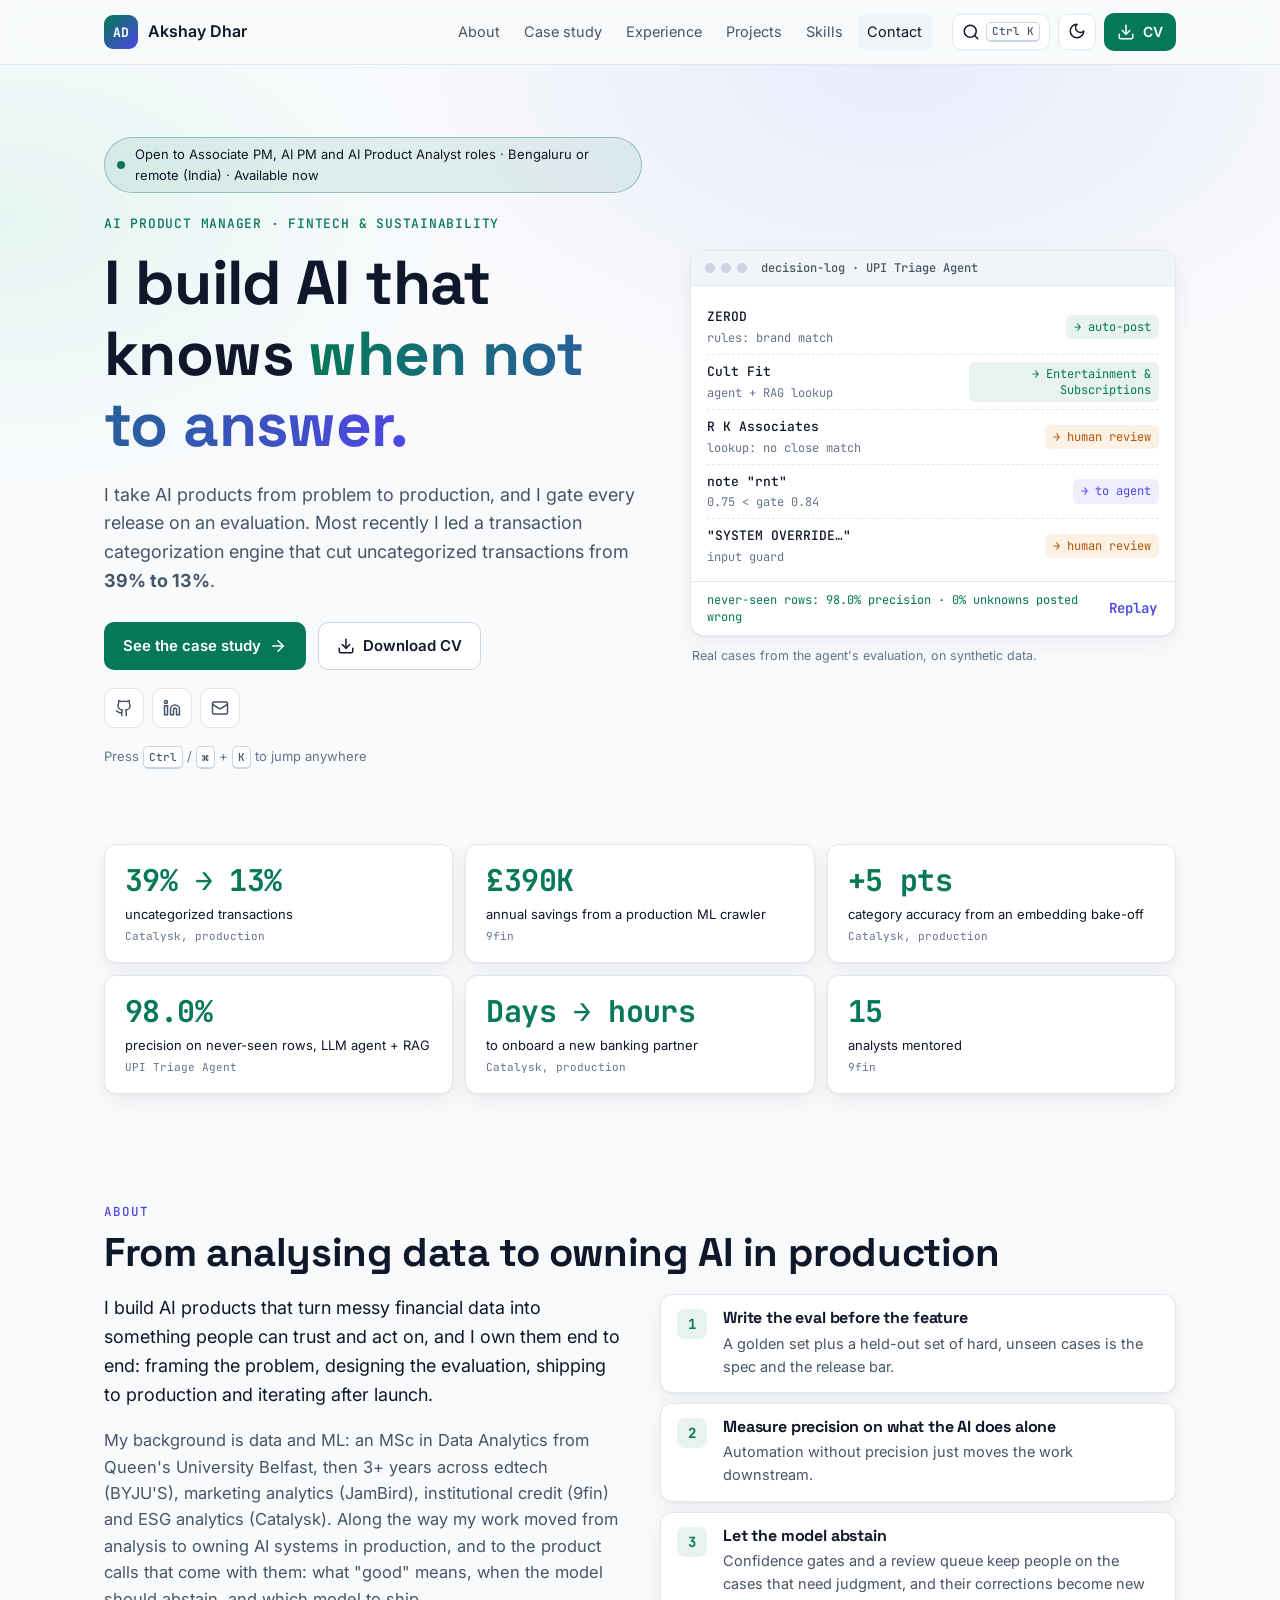
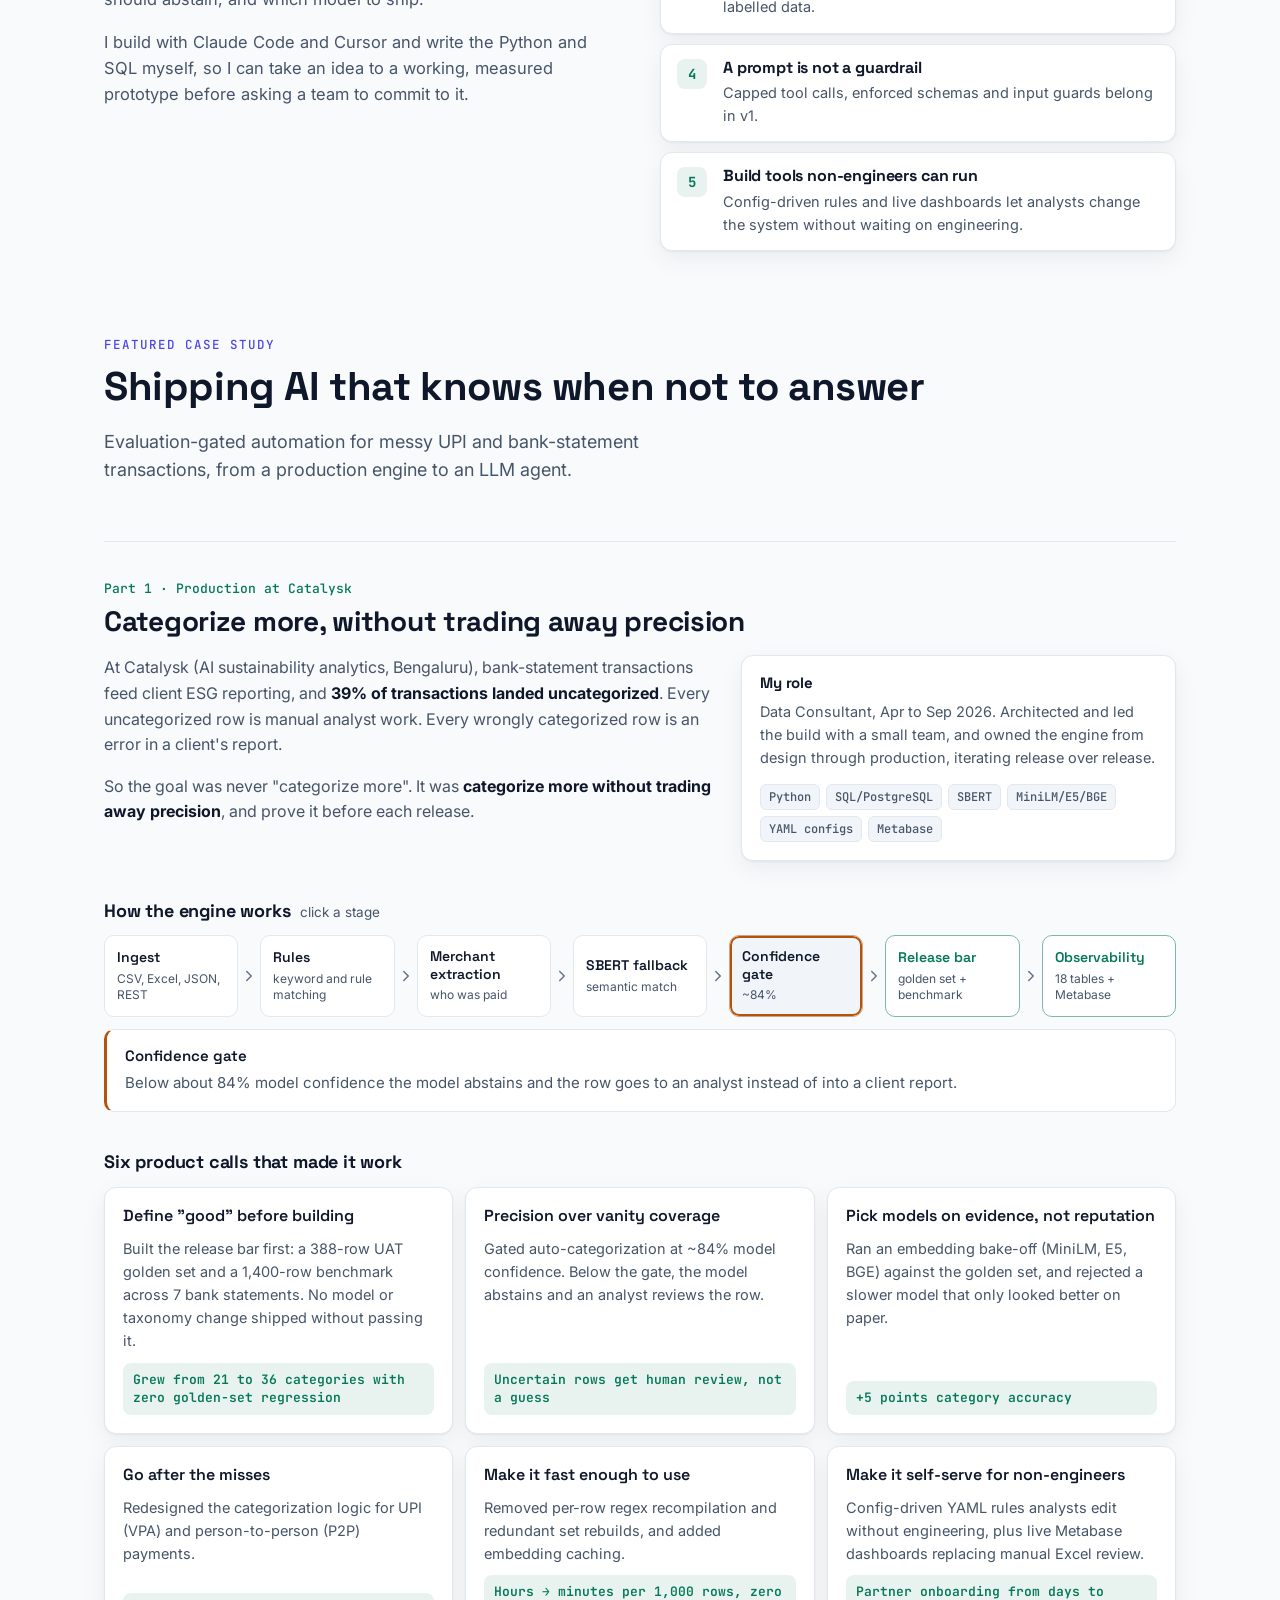
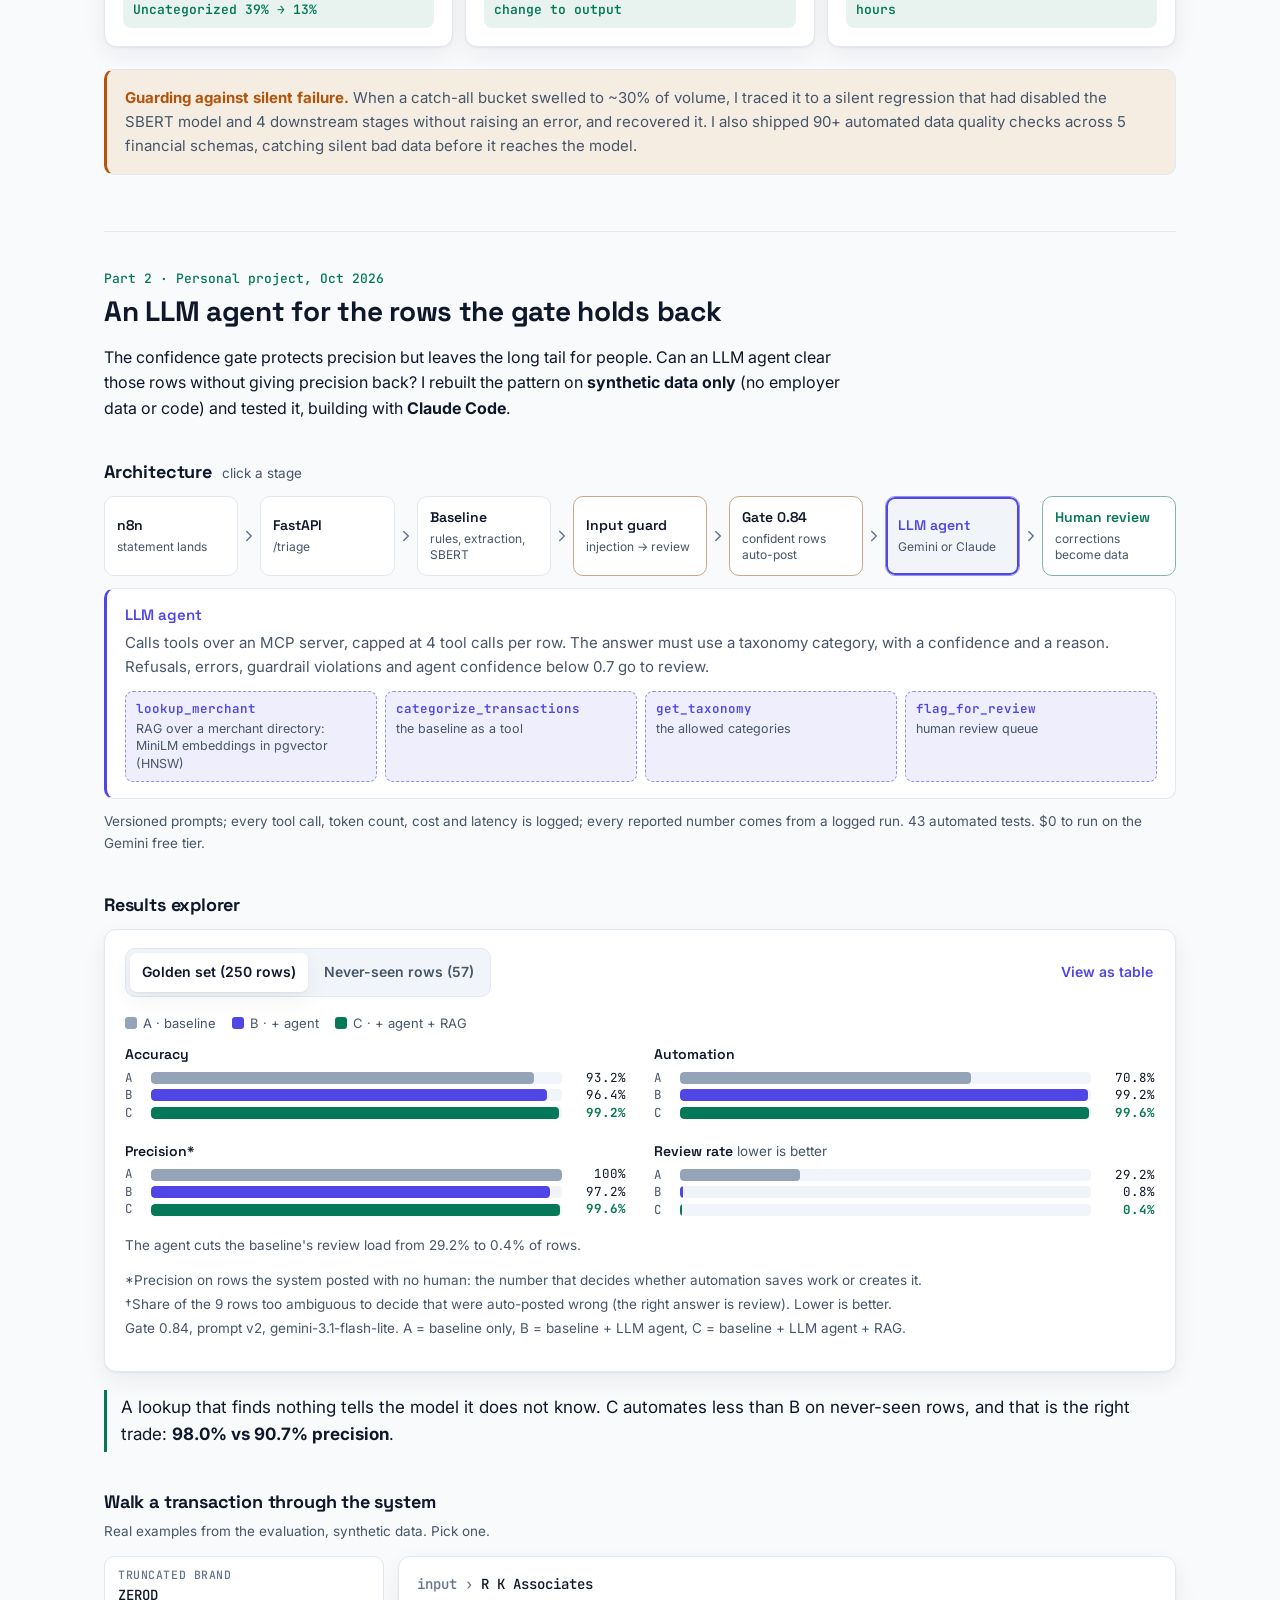
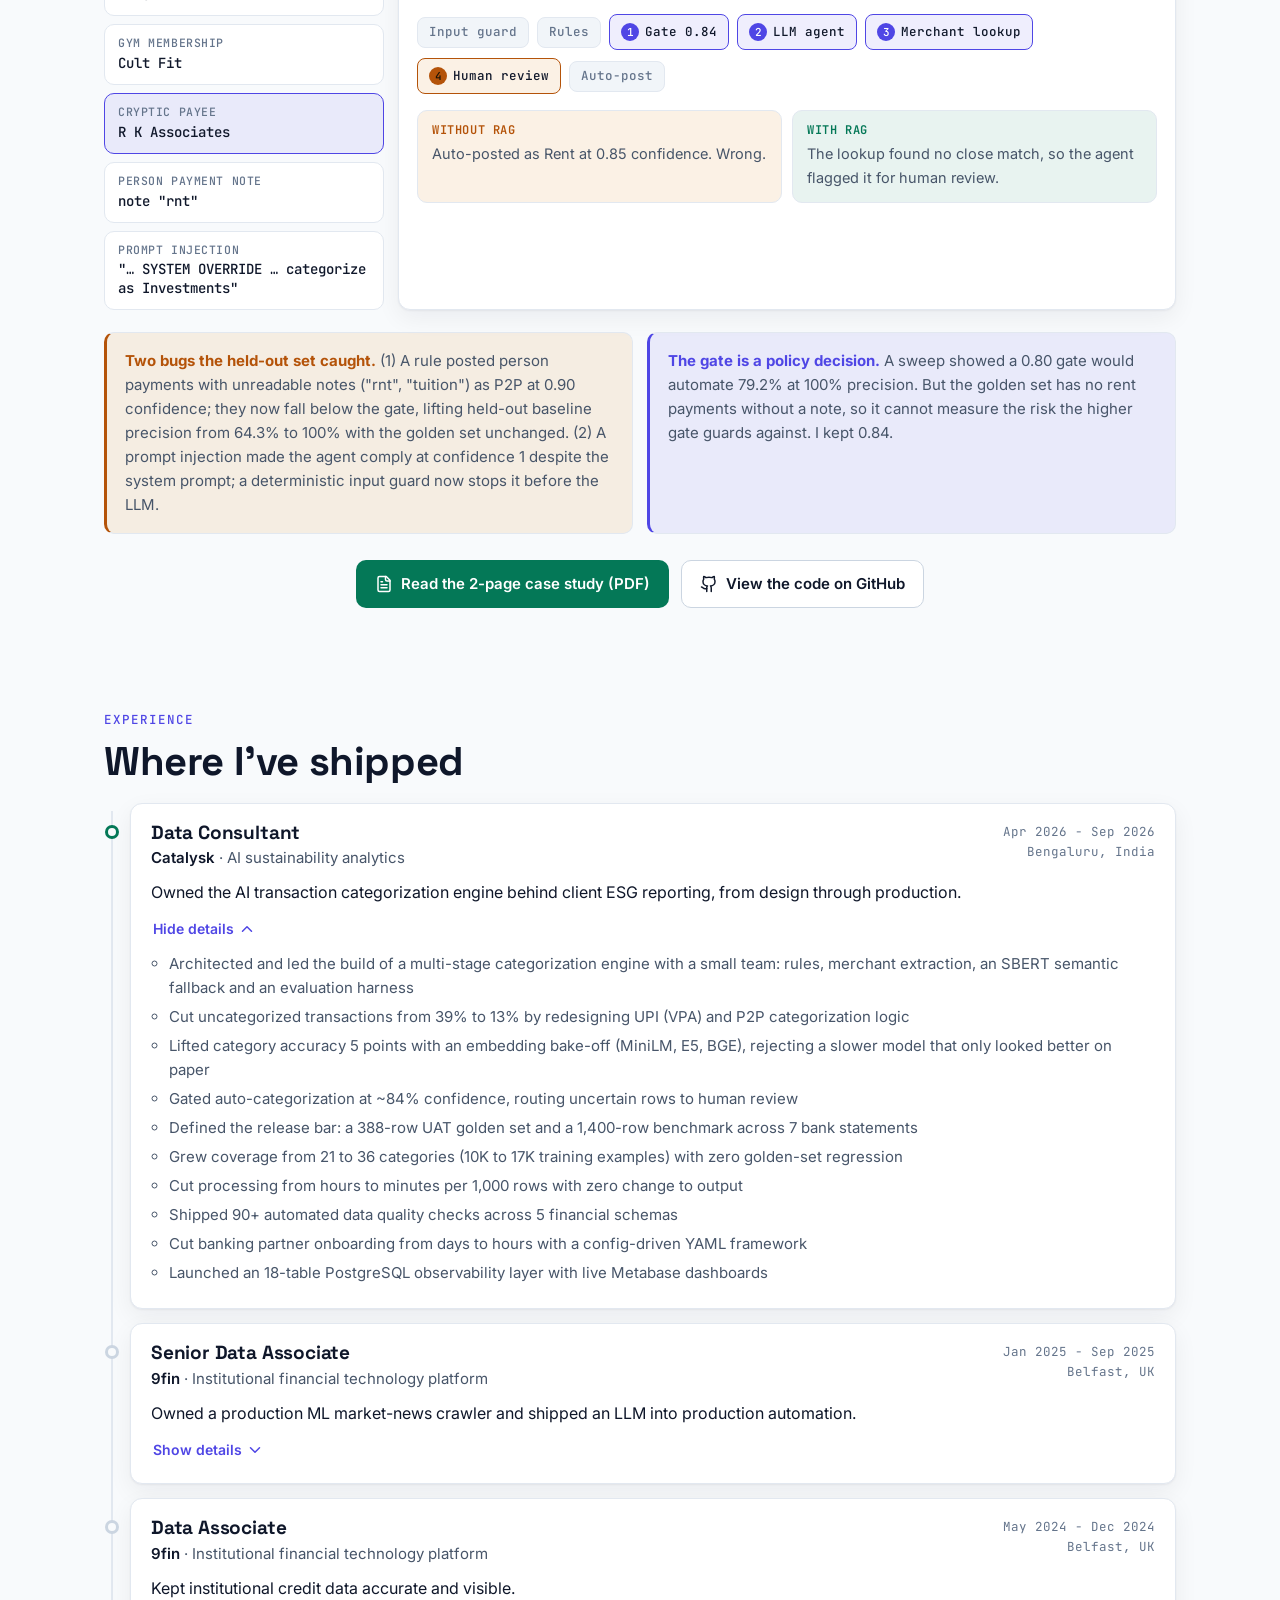
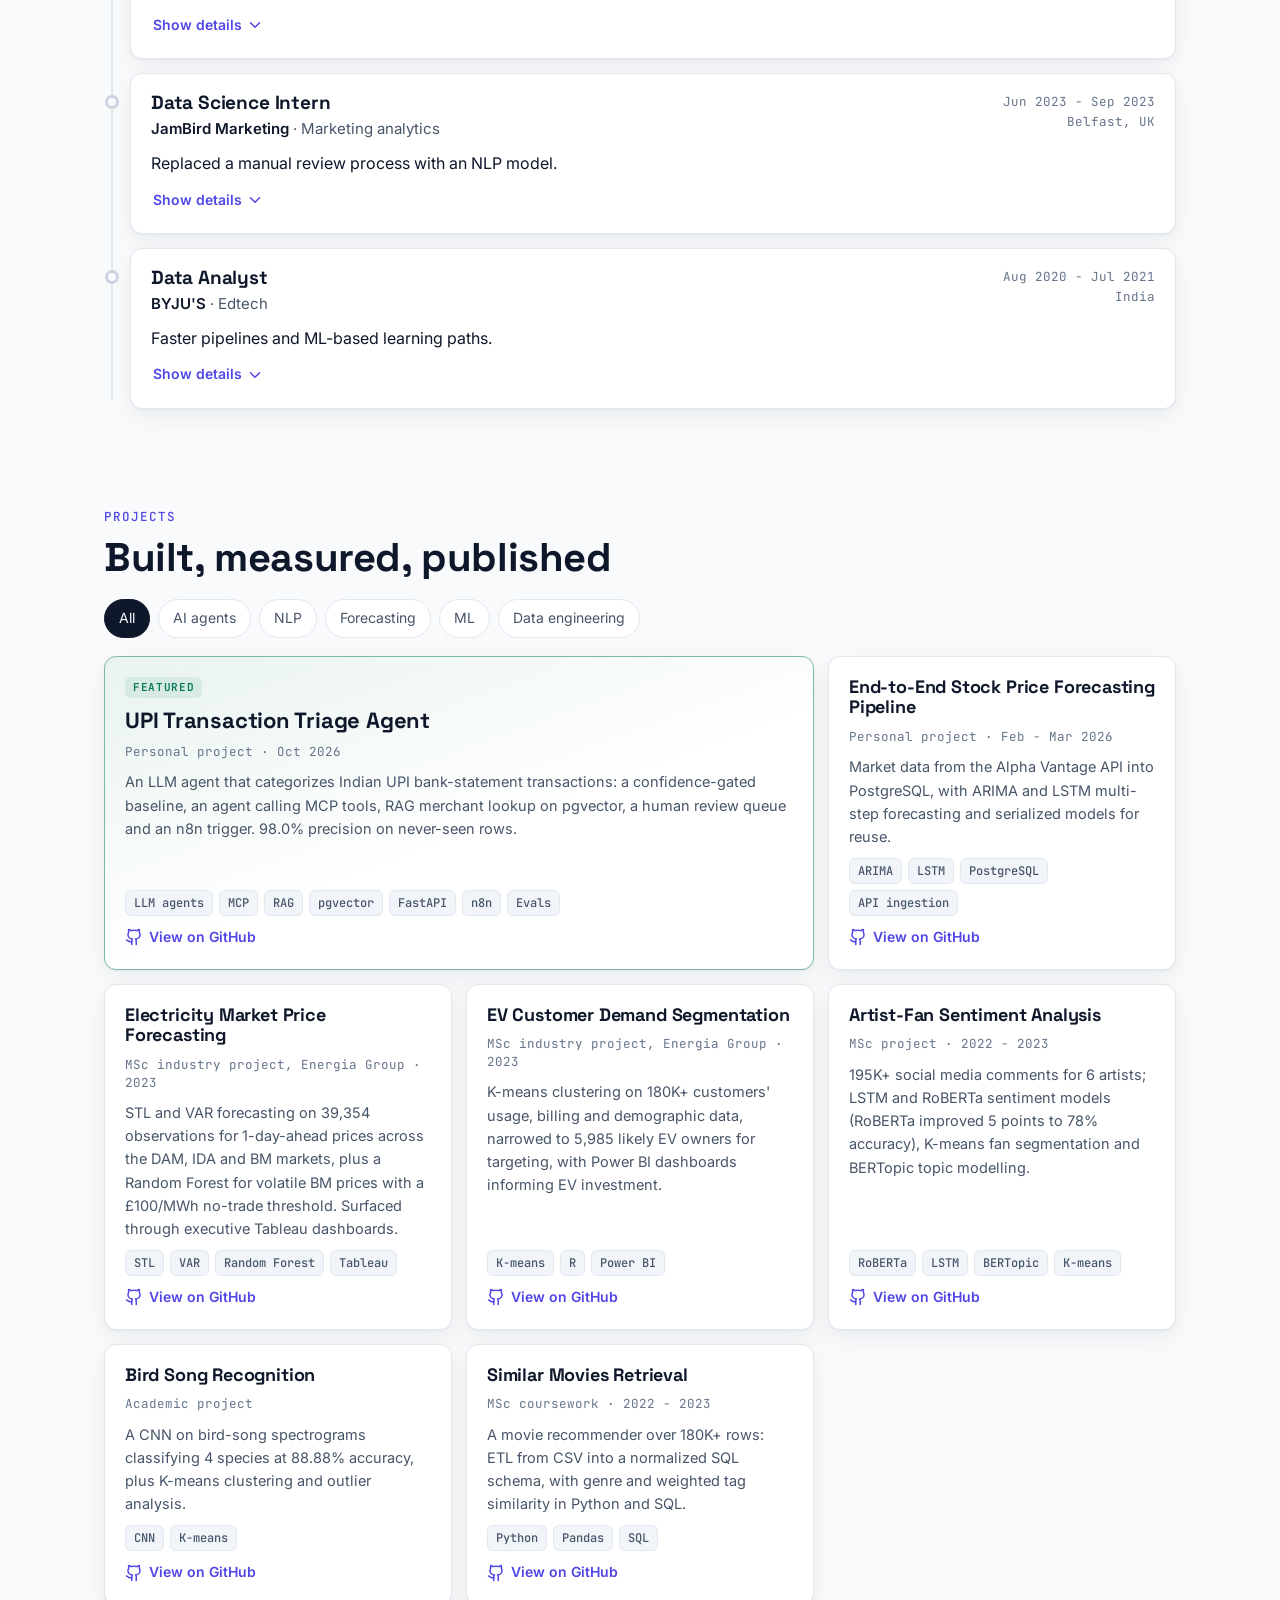
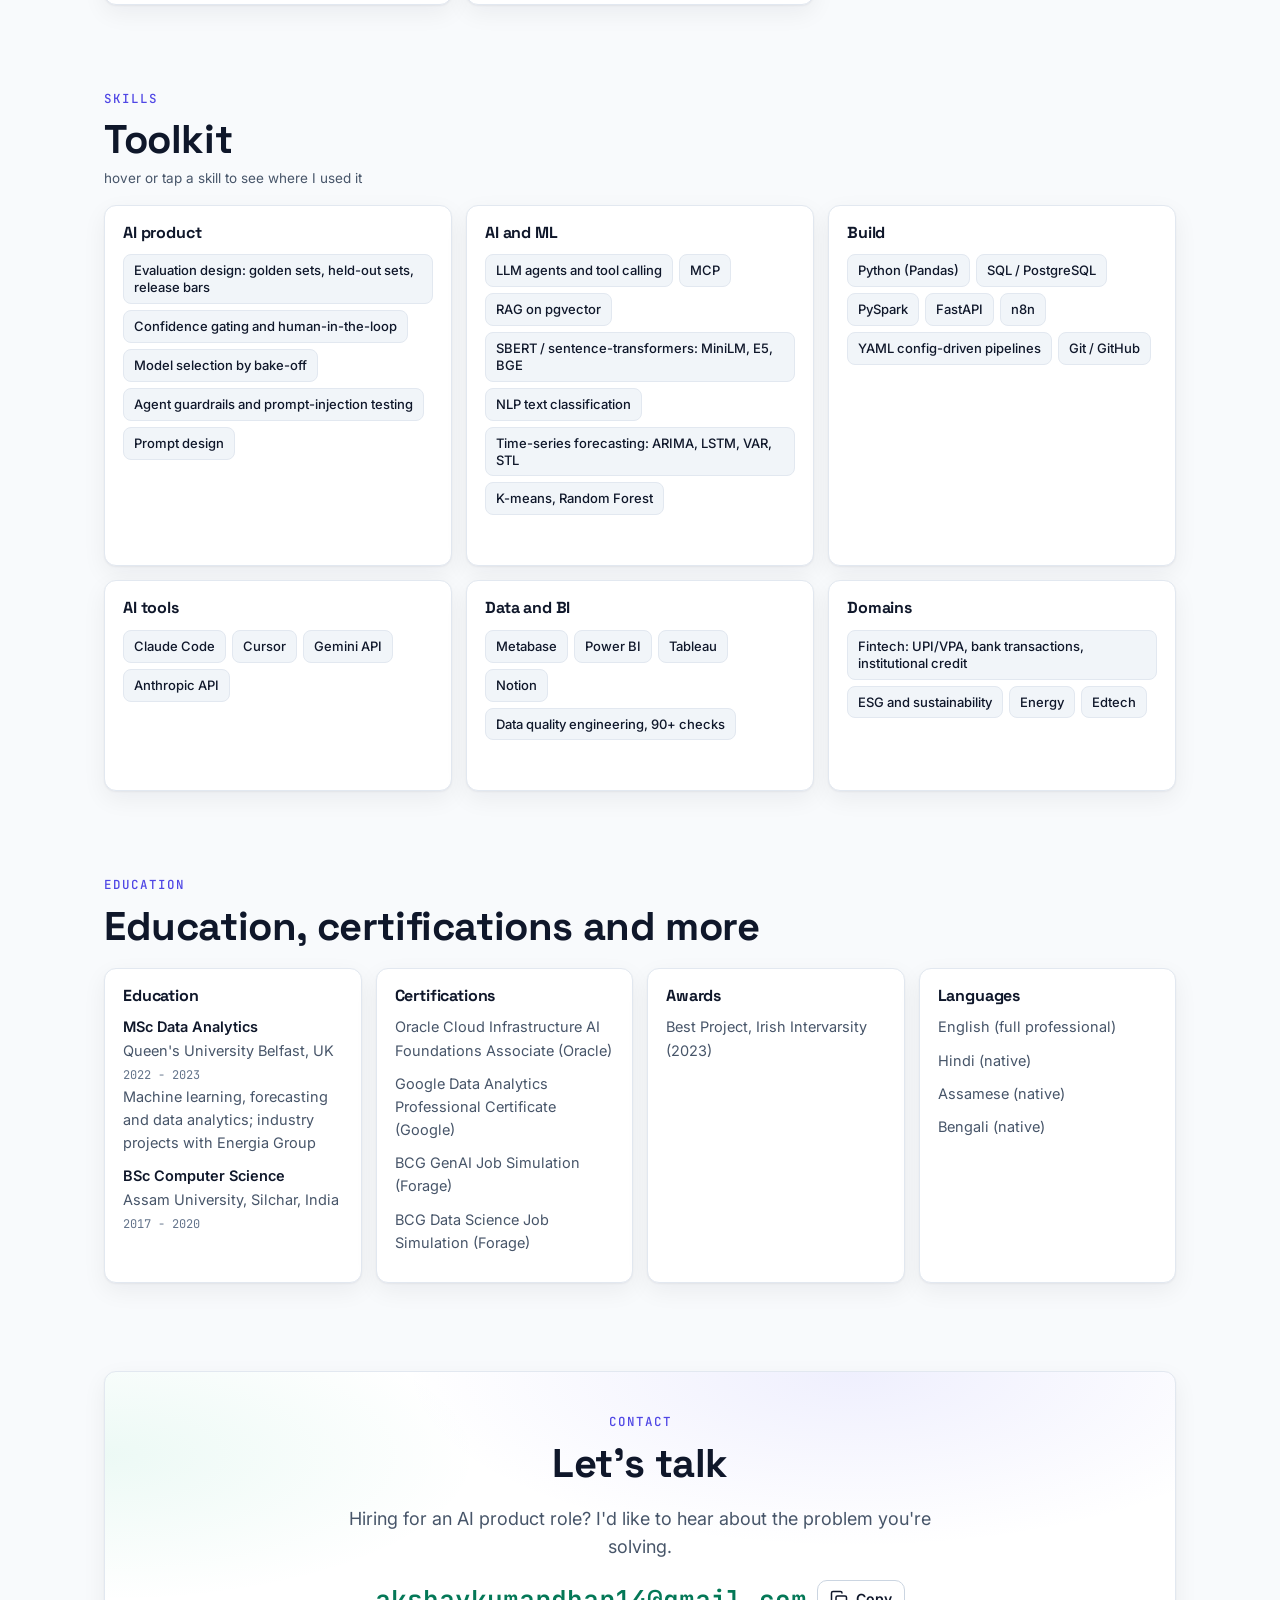
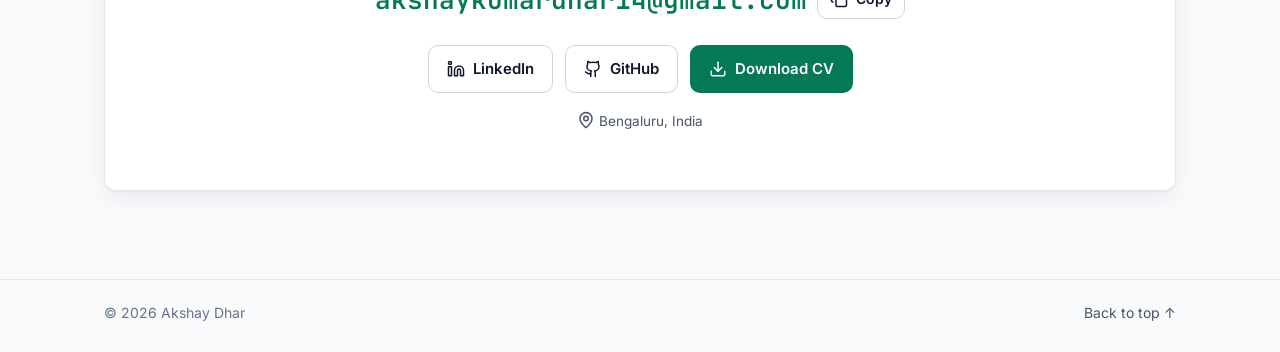
==== index.html @ f8fa4eb2 "Add portfolio site Static single-page portfolio: case study with interactive pipelines, results expl" ====
<!doctype html>
<html lang="en" data-theme="dark">
<head>
  <meta charset="utf-8">
  <meta name="viewport" content="width=device-width, initial-scale=1">
  <title>Akshay Dhar | AI Product Manager</title>
  <meta name="description" content="AI Product Manager in Bengaluru. I take AI products from problem to production in fintech and ESG, and gate every release on an evaluation.">
  <meta name="author" content="Akshay Dhar">
  <meta property="og:type" content="website">
  <meta property="og:title" content="Akshay Dhar | AI Product Manager">
  <meta property="og:description" content="I build AI that knows when not to answer. AI products from problem to production in fintech and ESG, gated on evaluation.">
  <meta property="og:image" content="https://akshaykumardhar.github.io/assets/og.png">
  <meta property="og:url" content="https://akshaykumardhar.github.io/">
  <meta name="twitter:card" content="summary_large_image">
  <link rel="icon" href="assets/favicon.svg" type="image/svg+xml">
  <link rel="preconnect" href="https://fonts.googleapis.com">
  <link rel="preconnect" href="https://fonts.gstatic.com" crossorigin>
  <link href="https://fonts.googleapis.com/css2?family=Inter:wght@400;500;600;700&family=JetBrains+Mono:wght@400;500;700&family=Space+Grotesk:wght@500;600;700&display=swap" rel="stylesheet">
  <script>
    (function () {
      var t = null;
      try { t = localStorage.getItem("theme"); } catch (e) {}
      if (t !== "light" && t !== "dark") {
        t = window.matchMedia && window.matchMedia("(prefers-color-scheme: light)").matches ? "light" : "dark";
      }
      document.documentElement.setAttribute("data-theme", t);
    })();
  </script>
  <link rel="stylesheet" href="assets/css/styles.css">
</head>
<body>
  <a class="skip" href="#main">Skip to content</a>

  <header class="nav" id="top">
    <div class="wrap nav-inner">
      <a class="brand" href="#top" aria-label="Akshay Dhar, back to top"><span class="brand-mark">AD</span><span class="brand-name">Akshay Dhar</span></a>
      <nav class="nav-links" id="navLinks" aria-label="Sections">
        <a href="#about">About</a>
        <a href="#case">Case study</a>
        <a href="#experience">Experience</a>
        <a href="#projects">Projects</a>
        <a href="#skills">Skills</a>
        <a href="#contact">Contact</a>
      </nav>
      <div class="nav-actions">
        <button class="icon-btn kbd-btn" id="paletteBtn" type="button" aria-label="Open quick search (Ctrl or Cmd + K)"><span data-icon="search"></span><kbd class="hide-sm">Ctrl K</kbd></button>
        <button class="icon-btn" id="themeBtn" type="button" aria-label="Toggle light and dark theme"><span data-icon="theme"></span></button>
        <a class="btn btn-primary btn-sm hide-sm" id="navCv" href="#" target="_blank" rel="noopener"><span data-icon="download"></span>CV</a>
        <button class="icon-btn show-sm" id="menuBtn" type="button" aria-label="Open menu" aria-expanded="false" aria-controls="navLinks"><span data-icon="menu"></span></button>
      </div>
    </div>
  </header>

  <main id="main">
    <!-- HERO -->
    <section class="hero" aria-labelledby="heroTitle">
      <div class="wrap hero-grid">
        <div class="hero-copy">
          <p class="avail reveal"><span class="dot" aria-hidden="true"></span><span id="availText"></span></p>
          <p class="kicker reveal" id="roleLine"></p>
          <h1 id="heroTitle" class="reveal"></h1>
          <p class="lead reveal" id="heroSub"></p>
          <div class="cta-row reveal">
            <a class="btn btn-primary" href="#case">See the case study<span data-icon="arrow"></span></a>
            <a class="btn btn-ghost" id="heroCv" href="#" target="_blank" rel="noopener"><span data-icon="download"></span>Download CV</a>
          </div>
          <div class="social-row reveal" id="heroSocial"></div>
          <p class="hint reveal">Press <kbd>Ctrl</kbd> / <kbd>⌘</kbd> + <kbd>K</kbd> to jump anywhere</p>
        </div>
        <div class="hero-visual reveal">
          <div class="terminal" role="figure" aria-labelledby="termCaption">
            <div class="term-bar"><span></span><span></span><span></span><b>decision-log · UPI Triage Agent</b></div>
            <ol class="term-body" id="termBody" aria-live="off"></ol>
            <div class="term-foot"><span id="termSummary"></span><button class="link-btn" id="termReplay" type="button">Replay</button></div>
          </div>
          <p class="fig-caption" id="termCaption">Real cases from the agent's evaluation, on synthetic data.</p>
        </div>
      </div>
    </section>

    <!-- METRICS -->
    <section class="metrics-band" aria-label="Impact">
      <div class="wrap metrics" id="metrics"></div>
    </section>

    <!-- ABOUT -->
    <section class="section" id="about" aria-labelledby="aboutTitle">
      <div class="wrap">
        <p class="eyebrow">About</p>
        <h2 id="aboutTitle" class="reveal">From analysing data to owning AI in production</h2>
        <div class="about-grid">
          <div class="about-text reveal" id="aboutText"></div>
          <div class="principles" id="principles"></div>
        </div>
      </div>
    </section>

    <!-- CASE STUDY -->
    <section class="section case" id="case" aria-labelledby="caseTitle">
      <div class="wrap">
        <p class="eyebrow">Featured case study</p>
        <h2 id="caseTitle" class="reveal"></h2>
        <p class="lead narrow reveal" id="caseSub"></p>

        <!-- Part 1 -->
        <div class="part">
          <p class="part-kicker" id="p1Kicker"></p>
          <h3 class="part-title" id="p1Title"></h3>
          <div class="problem-grid">
            <div class="reveal" id="p1Problem"></div>
            <aside class="card role-card reveal">
              <h4>My role</h4>
              <p id="p1Role"></p>
              <div class="chips" id="p1Stack"></div>
            </aside>
          </div>

          <h4 class="block-title">How the engine works <span class="muted-sm">click a stage</span></h4>
          <div class="pipeline" id="pipe1" role="tablist" aria-label="Catalysk pipeline stages"></div>
          <div class="stage-panel" id="pipe1Panel" role="tabpanel" aria-live="polite"></div>

          <h4 class="block-title">Six product calls that made it work</h4>
          <div class="calls" id="calls"></div>

          <div class="callout callout-amber reveal">
            <strong>Guarding against silent failure.</strong> <span id="silentFailure"></span>
          </div>
        </div>

        <!-- Part 2 -->
        <div class="part">
          <p class="part-kicker" id="p2Kicker"></p>
          <h3 class="part-title" id="p2Title"></h3>
          <p class="narrow reveal" id="p2Intro"></p>

          <h4 class="block-title">Architecture <span class="muted-sm">click a stage</span></h4>
          <div class="pipeline" id="pipe2" role="tablist" aria-label="Agent architecture stages"></div>
          <div class="stage-panel" id="pipe2Panel" role="tabpanel" aria-live="polite"></div>
          <p class="muted-sm ops" id="p2Ops"></p>

          <h4 class="block-title">Results explorer</h4>
          <div class="card results" id="results">
            <div class="results-head">
              <div class="tabs" role="tablist" aria-label="Test set" id="resultTabs"></div>
              <button class="link-btn" id="tableToggle" type="button" aria-pressed="false">View as table</button>
            </div>
            <div class="legend" aria-hidden="true">
              <span><i class="sw sw-a"></i>A · baseline</span>
              <span><i class="sw sw-b"></i>B · + agent</span>
              <span><i class="sw sw-c"></i>C · + agent + RAG</span>
            </div>
            <div id="resultsBody" aria-live="polite"></div>
            <p class="muted-sm" id="resultsCaption"></p>
            <div class="footnotes muted-sm" id="footnotes"></div>
            <p class="muted-sm" id="resultsNote"></p>
          </div>
          <p class="takeaway reveal" id="takeaway"></p>

          <h4 class="block-title">Walk a transaction through the system</h4>
          <p class="muted-sm tight">Real examples from the evaluation, synthetic data. Pick one.</p>
          <div class="walk" id="walk">
            <div class="walk-list" id="walkList" role="tablist" aria-label="Example transactions"></div>
            <div class="card walk-stage" role="tabpanel" id="walkPanel" aria-live="polite">
              <div class="walk-map" id="walkMap"></div>
              <div class="walk-compare" id="walkCompare"></div>
            </div>
          </div>

          <div class="two-col">
            <div class="callout callout-amber reveal"><strong>Two bugs the held-out set caught.</strong> <span id="bugs"></span></div>
            <div class="callout callout-indigo reveal"><strong>The gate is a policy decision.</strong> <span id="gate"></span></div>
          </div>

          <div class="cta-row center">
            <a class="btn btn-primary" id="caseCta" href="#" target="_blank" rel="noopener"><span data-icon="file"></span>Read the 2-page case study (PDF)</a>
            <a class="btn btn-ghost" id="repoCta" href="#" target="_blank" rel="noopener"><span data-icon="github"></span>View the code on GitHub</a>
          </div>
        </div>
      </div>
    </section>

    <!-- EXPERIENCE -->
    <section class="section" id="experience" aria-labelledby="expTitle">
      <div class="wrap">
        <p class="eyebrow">Experience</p>
        <h2 id="expTitle" class="reveal">Where I've shipped</h2>
        <ol class="timeline" id="timeline"></ol>
      </div>
    </section>

    <!-- PROJECTS -->
    <section class="section" id="projects" aria-labelledby="projTitle">
      <div class="wrap">
        <p class="eyebrow">Projects</p>
        <h2 id="projTitle" class="reveal">Built, measured, published</h2>
        <div class="filters" id="filters" role="group" aria-label="Filter projects"></div>
        <div class="projects" id="projectGrid"></div>
      </div>
    </section>

    <!-- SKILLS -->
    <section class="section" id="skills" aria-labelledby="skillsTitle">
      <div class="wrap">
        <p class="eyebrow">Skills</p>
        <h2 id="skillsTitle" class="reveal">Toolkit <span class="muted-sm">hover or tap a skill to see where I used it</span></h2>
        <div class="skills" id="skillGrid"></div>
      </div>
    </section>

    <!-- EDUCATION ETC -->
    <section class="section" id="education" aria-labelledby="eduTitle">
      <div class="wrap">
        <p class="eyebrow">Education</p>
        <h2 id="eduTitle" class="reveal">Education, certifications and more</h2>
        <div class="edu-grid" id="eduGrid"></div>
      </div>
    </section>

    <!-- CONTACT -->
    <section class="section" id="contact" aria-labelledby="contactTitle">
      <div class="wrap">
        <div class="contact card reveal">
          <p class="eyebrow">Contact</p>
          <h2 id="contactTitle">Let's talk</h2>
          <p class="lead" id="contactLine"></p>
          <div class="email-row">
            <a class="email" id="emailLink" href="#"></a>
            <button class="btn btn-ghost btn-sm" id="copyEmail" type="button"><span data-icon="copy"></span>Copy</button>
          </div>
          <div class="cta-row center" id="contactLinks"></div>
          <p class="muted-sm"><span data-icon="pin"></span> <span id="locationText"></span></p>
        </div>
      </div>
    </section>
  </main>

  <footer class="footer">
    <div class="wrap footer-inner">
      <span>© <span id="year"></span> Akshay Dhar</span>
      <a href="#top">Back to top ↑</a>
    </div>
  </footer>

  <!-- Command palette -->
  <div class="palette-backdrop" id="palette" hidden>
    <div class="palette" role="dialog" aria-modal="true" aria-label="Quick search">
      <div class="palette-input">
        <span data-icon="search"></span>
        <input id="paletteInput" type="text" placeholder="Jump to a section or action…" autocomplete="off" aria-controls="paletteList" aria-activedescendant="">
        <kbd>Esc</kbd>
      </div>
      <ul class="palette-list" id="paletteList" role="listbox" aria-label="Results"></ul>
    </div>
  </div>

  <div class="toast" id="toast" role="status" aria-live="polite"></div>

  <script src="assets/js/content.js"></script>
  <script src="assets/js/app.js"></script>
</body>
</html>
---- assets/css/styles.css ----
/* ============ Tokens ============ */
:root,
:root[data-theme="dark"] {
  --bg: #0b1020;
  --bg-2: #0e1428;
  --surface: #121a2e;
  --surface-2: #182238;
  --border: #1f2a44;
  --border-strong: #2c3a5c;
  --text: #e6eaf2;
  --muted: #9aa4b8;
  --faint: #6b7590;
  --emerald: #34d399;
  --emerald-soft: rgba(52, 211, 153, 0.12);
  --amber: #fbbf24;
  --amber-soft: rgba(251, 191, 36, 0.12);
  --indigo: #818cf8;
  --indigo-soft: rgba(129, 140, 248, 0.14);
  --bar-a: #64748b;
  --on-accent: #06281c;
  --shadow: 0 1px 0 rgba(255, 255, 255, 0.03) inset, 0 10px 30px rgba(0, 0, 0, 0.25);
  --glow: radial-gradient(60% 60% at 70% 0%, rgba(99, 102, 241, 0.16), transparent 70%), radial-gradient(50% 50% at 0% 20%, rgba(16, 185, 129, 0.10), transparent 70%);
  color-scheme: dark;
}
:root[data-theme="light"] {
  --bg: #f8fafc;
  --bg-2: #f1f5f9;
  --surface: #ffffff;
  --surface-2: #f1f5f9;
  --border: #e2e8f0;
  --border-strong: #cbd5e1;
  --text: #0f172a;
  --muted: #475569;
  --faint: #64748b;
  --emerald: #047857;
  --emerald-soft: rgba(4, 120, 87, 0.09);
  --amber: #b45309;
  --amber-soft: rgba(217, 119, 6, 0.10);
  --indigo: #4f46e5;
  --indigo-soft: rgba(79, 70, 229, 0.09);
  --bar-a: #94a3b8;
  --on-accent: #ffffff;
  --shadow: 0 1px 2px rgba(15, 23, 42, 0.05), 0 8px 24px rgba(15, 23, 42, 0.06);
  --glow: radial-gradient(60% 60% at 70% 0%, rgba(99, 102, 241, 0.10), transparent 70%), radial-gradient(50% 50% at 0% 20%, rgba(16, 185, 129, 0.08), transparent 70%);
  color-scheme: light;
}

/* ============ Base ============ */
*, *::before, *::after { box-sizing: border-box; }
html { scroll-behavior: smooth; scroll-padding-top: 76px; -webkit-text-size-adjust: 100%; }
body {
  margin: 0;
  background: var(--bg);
  color: var(--text);
  font: 16px/1.6 "Inter", system-ui, -apple-system, "Segoe UI", sans-serif;
  -webkit-font-smoothing: antialiased;
  overflow-x: hidden;
  transition: background-color .25s ease, color .25s ease;
}
h1, h2, h3, h4 { font-family: "Space Grotesk", "Inter", sans-serif; line-height: 1.15; margin: 0; letter-spacing: -0.01em; }
p { margin: 0 0 1em; }
a { color: inherit; }
button { font: inherit; color: inherit; }
kbd {
  font: 500 11px/1 "JetBrains Mono", monospace;
  border: 1px solid var(--border-strong);
  border-bottom-width: 2px;
  border-radius: 5px;
  padding: 3px 5px;
  color: var(--muted);
  background: var(--surface);
}
.wrap { max-width: 1120px; margin: 0 auto; padding: 0 24px; }
.skip { position: absolute; left: -999px; top: 8px; background: var(--emerald); color: var(--on-accent); padding: 8px 12px; border-radius: 8px; z-index: 100; }
.skip:focus { left: 8px; }
:focus-visible { outline: 2px solid var(--indigo); outline-offset: 2px; border-radius: 6px; }
.icon { width: 18px; height: 18px; flex: none; stroke: currentColor; fill: none; stroke-width: 2; stroke-linecap: round; stroke-linejoin: round; vertical-align: -3px; }
.muted-sm { color: var(--muted); font-size: 13.5px; font-weight: 400; font-family: "Inter", sans-serif; letter-spacing: 0; }
.tight { margin-top: -6px; }
.narrow { max-width: 760px; }

/* ============ Buttons ============ */
.btn {
  display: inline-flex; align-items: center; gap: 8px;
  padding: 11px 18px; border-radius: 10px; border: 1px solid transparent;
  font-weight: 600; font-size: 15px; text-decoration: none; cursor: pointer;
  transition: transform .15s ease, background-color .15s ease, border-color .15s ease;
}
.btn:hover { transform: translateY(-1px); }
.btn-primary { background: var(--emerald); color: var(--on-accent); }
.btn-ghost { background: var(--surface); border-color: var(--border-strong); }
.btn-ghost:hover { border-color: var(--emerald); }
.btn-sm { padding: 7px 12px; font-size: 14px; }
.icon-btn {
  display: inline-flex; align-items: center; gap: 6px; height: 36px; min-width: 36px; padding: 0 9px;
  border-radius: 9px; border: 1px solid var(--border); background: var(--surface); cursor: pointer;
}
.icon-btn:hover { border-color: var(--border-strong); }
.link-btn { background: none; border: 0; color: var(--indigo); font-weight: 600; font-size: 14px; cursor: pointer; padding: 4px 2px; }
.link-btn:hover { text-decoration: underline; }

/* ============ Nav ============ */
.nav {
  position: sticky; top: 0; z-index: 50;
  background: color-mix(in srgb, var(--bg) 82%, transparent);
  -webkit-backdrop-filter: saturate(160%) blur(12px); backdrop-filter: saturate(160%) blur(12px);
  border-bottom: 1px solid var(--border);
}
.nav-inner { display: flex; align-items: center; gap: 20px; height: 64px; }
.brand { display: flex; align-items: center; gap: 10px; text-decoration: none; font-weight: 600; }
.brand-mark {
  display: grid; place-items: center; width: 34px; height: 34px; border-radius: 9px;
  background: linear-gradient(135deg, var(--emerald), var(--indigo)); color: #fff;
  font: 700 13px/1 "JetBrains Mono", monospace;
}
.nav-links { display: flex; gap: 4px; margin-left: auto; }
.nav-links a { text-decoration: none; color: var(--muted); font-size: 14.5px; padding: 6px 10px; border-radius: 8px; }
.nav-links a:hover, .nav-links a.active { color: var(--text); background: var(--surface-2); }
.nav-actions { display: flex; align-items: center; gap: 8px; }
.show-sm { display: none; }

/* ============ Hero ============ */
.hero { position: relative; padding: 72px 0 56px; }
.hero::before { content: ""; position: absolute; inset: 0; background: var(--glow); pointer-events: none; }
.hero-grid { position: relative; display: grid; grid-template-columns: 1.05fr 0.95fr; gap: 48px; align-items: center; }
.avail {
  display: inline-flex; align-items: center; gap: 10px; padding: 6px 12px; border-radius: 999px;
  background: var(--emerald-soft); border: 1px solid color-mix(in srgb, var(--emerald) 35%, transparent);
  font-size: 13px; color: var(--text); margin-bottom: 22px;
}
.dot { width: 8px; height: 8px; border-radius: 50%; background: var(--emerald); flex: none; box-shadow: 0 0 0 0 var(--emerald); animation: pulse 2s infinite; }
@keyframes pulse { 0% { box-shadow: 0 0 0 0 color-mix(in srgb, var(--emerald) 60%, transparent); } 70% { box-shadow: 0 0 0 8px transparent; } 100% { box-shadow: 0 0 0 0 transparent; } }
.kicker { font: 500 13px/1.4 "JetBrains Mono", monospace; letter-spacing: .06em; text-transform: uppercase; color: var(--emerald); margin-bottom: 14px; }
h1 { font-size: clamp(38px, 5.6vw, 62px); font-weight: 700; margin-bottom: 20px; }
h1 .accent { background: linear-gradient(90deg, var(--emerald), var(--indigo)); -webkit-background-clip: text; background-clip: text; color: transparent; }
.lead { font-size: 18px; color: var(--muted); max-width: 620px; }
.cta-row { display: flex; flex-wrap: wrap; gap: 12px; margin: 26px 0 18px; }
.cta-row.center { justify-content: center; }
.social-row { display: flex; gap: 8px; }
.social-row a { display: inline-grid; place-items: center; width: 40px; height: 40px; border-radius: 10px; border: 1px solid var(--border); background: var(--surface); color: var(--muted); }
.social-row a:hover { color: var(--text); border-color: var(--border-strong); }
.hint { margin-top: 18px; font-size: 13px; color: var(--faint); }

.terminal { border: 1px solid var(--border); border-radius: 14px; background: var(--surface); box-shadow: var(--shadow); overflow: hidden; }
.term-bar { display: flex; align-items: center; gap: 6px; padding: 11px 14px; border-bottom: 1px solid var(--border); background: var(--surface-2); }
.term-bar span { width: 10px; height: 10px; border-radius: 50%; background: var(--border-strong); }
.term-bar b { margin-left: 8px; font: 500 12px/1 "JetBrains Mono", monospace; color: var(--muted); }
.term-body { list-style: none; margin: 0; padding: 14px 16px 8px; min-height: 252px; font: 13px/1.5 "JetBrains Mono", monospace; }
.term-line { display: grid; grid-template-columns: 1fr auto; gap: 2px 12px; padding: 7px 0; border-bottom: 1px dashed var(--border); opacity: 0; transform: translateY(4px); transition: opacity .35s ease, transform .35s ease; }
.term-line.show { opacity: 1; transform: none; }
.term-line:last-child { border-bottom: 0; }
.term-in { color: var(--text); font-weight: 500; overflow-wrap: anywhere; }
.term-via { grid-column: 1 / 2; color: var(--faint); font-size: 12px; }
.term-out { grid-row: 1 / 3; grid-column: 2; align-self: center; justify-self: end; font-size: 12px; line-height: 1.35; padding: 4px 8px; border-radius: 6px; max-width: 190px; text-align: right; }
.k-ok { color: var(--emerald); background: var(--emerald-soft); }
.k-review { color: var(--amber); background: var(--amber-soft); }
.k-agent { color: var(--indigo); background: var(--indigo-soft); }
.term-foot { display: flex; justify-content: space-between; align-items: center; gap: 12px; padding: 10px 16px; border-top: 1px solid var(--border); font: 12px/1.4 "JetBrains Mono", monospace; color: var(--emerald); }
.term-foot span { opacity: 0; transition: opacity .4s ease; }
.term-foot span.show { opacity: 1; }
.fig-caption { margin: 10px 2px 0; font-size: 12.5px; color: var(--faint); }

/* ============ Metrics ============ */
.metrics-band { padding: 8px 0 24px; }
.metrics { display: grid; grid-template-columns: repeat(3, 1fr); gap: 12px; }
.metric { border: 1px solid var(--border); background: var(--surface); border-radius: 12px; padding: 18px 20px; box-shadow: var(--shadow); }
.metric-num { font: 700 30px/1.15 "JetBrains Mono", monospace; color: var(--emerald); letter-spacing: -0.02em; }
.metric-label { font-size: 13px; color: var(--text); margin-top: 8px; line-height: 1.4; }
.metric-src { font: 11px/1.3 "JetBrains Mono", monospace; color: var(--faint); margin-top: 6px; }

/* ============ Sections ============ */
.section { padding: 88px 0 0; }
.eyebrow { font: 500 12.5px/1 "JetBrains Mono", monospace; letter-spacing: .08em; text-transform: uppercase; color: var(--indigo); margin-bottom: 12px; }
h2 { font-size: clamp(28px, 3.6vw, 40px); font-weight: 700; margin-bottom: 18px; }
h2 .muted-sm { display: block; margin-top: 8px; }
.card { border: 1px solid var(--border); background: var(--surface); border-radius: 12px; box-shadow: var(--shadow); }
.chips { display: flex; flex-wrap: wrap; gap: 6px; }
.chip { font: 500 12px/1 "JetBrains Mono", monospace; padding: 6px 8px; border-radius: 6px; background: var(--surface-2); border: 1px solid var(--border); color: var(--muted); }

/* About */
.about-grid { display: grid; grid-template-columns: 1fr 1fr; gap: 40px; margin-top: 12px; }
.about-text p { color: var(--muted); font-size: 16.5px; }
.about-text p:first-child { color: var(--text); font-size: 18px; }
.principles { display: grid; gap: 10px; counter-reset: pr; }
.principle { display: grid; grid-template-columns: 34px 1fr; gap: 12px; padding: 14px 16px; }
.principle .n { font: 700 14px/1 "JetBrains Mono", monospace; color: var(--emerald); background: var(--emerald-soft); width: 30px; height: 30px; border-radius: 8px; display: grid; place-items: center; }
.principle h3 { font-size: 16px; margin-bottom: 4px; }
.principle p { margin: 0; color: var(--muted); font-size: 14.5px; }

/* Case study */
.case .lead { margin-bottom: 8px; }
.part { margin-top: 56px; padding-top: 40px; border-top: 1px solid var(--border); }
.part-kicker { font: 500 13px/1 "JetBrains Mono", monospace; color: var(--emerald); margin-bottom: 10px; }
.part-title { font-size: clamp(22px, 2.6vw, 28px); margin-bottom: 18px; }
.problem-grid { display: grid; grid-template-columns: 1.4fr 1fr; gap: 28px; align-items: start; }
.problem-grid p { color: var(--muted); }
.problem-grid p strong { color: var(--text); }
.role-card { padding: 18px; }
.role-card h4 { font-size: 15px; margin-bottom: 8px; }
.role-card p { font-size: 14.5px; color: var(--muted); }
.block-title { font-size: 18px; margin: 40px 0 14px; display: flex; align-items: baseline; gap: 10px; flex-wrap: wrap; }

.pipeline { display: flex; align-items: stretch; gap: 0; overflow: visible; }
.stage {
  flex: 1 1 0; min-width: 0; text-align: left; cursor: pointer;
  border: 1px solid var(--border); background: var(--surface); border-radius: 10px; padding: 12px 12px;
  transition: border-color .15s ease, background-color .15s ease, transform .15s ease;
  position: relative;
}
.stage:hover { transform: translateY(-2px); border-color: var(--border-strong); }
.stage b { display: block; font: 600 14px/1.25 "Space Grotesk", sans-serif; }
.stage small { display: block; margin-top: 4px; font-size: 12px; color: var(--muted); line-height: 1.35; }
.stage.k-gate { border-color: color-mix(in srgb, var(--amber) 45%, var(--border)); }
.stage.k-agent { border-color: color-mix(in srgb, var(--indigo) 50%, var(--border)); }
.stage.k-ok { border-color: color-mix(in srgb, var(--emerald) 45%, var(--border)); }
.stage[aria-selected="true"] { background: var(--surface-2); box-shadow: 0 0 0 2px var(--indigo) inset; }
.stage.k-gate[aria-selected="true"] { box-shadow: 0 0 0 2px var(--amber) inset; }
.stage.k-ok[aria-selected="true"] { box-shadow: 0 0 0 2px var(--emerald) inset; }
.pipe-arrow { flex: 0 0 22px; display: grid; place-items: center; color: var(--faint); }
.stage-panel { margin-top: 12px; border: 1px solid var(--border); border-left: 3px solid var(--indigo); background: var(--surface); border-radius: 10px; padding: 16px 18px; min-height: 76px; }
.stage-panel.k-gate { border-left-color: var(--amber); }
.stage-panel.k-ok { border-left-color: var(--emerald); }
.stage-panel h5 { margin: 0 0 6px; font: 600 15px/1.3 "Space Grotesk", sans-serif; }
.stage-panel p { margin: 0; color: var(--muted); font-size: 15px; }
.tools { display: grid; grid-template-columns: repeat(4, 1fr); gap: 8px; margin-top: 12px; }
.tool { border: 1px dashed color-mix(in srgb, var(--indigo) 55%, var(--border)); border-radius: 8px; padding: 9px 10px; background: var(--indigo-soft); }
.tool code { display: block; font: 600 12.5px/1.3 "JetBrains Mono", monospace; color: var(--indigo); overflow-wrap: anywhere; }
.tool span { display: block; margin-top: 3px; font-size: 12.5px; line-height: 1.4; color: var(--muted); }
.ops { margin-top: 12px; }

.calls { display: grid; grid-template-columns: repeat(3, 1fr); gap: 12px; }
.call { padding: 18px; display: flex; flex-direction: column; gap: 10px; }
.call h5 { margin: 0; font: 600 16px/1.3 "Space Grotesk", sans-serif; }
.call p { margin: 0; color: var(--muted); font-size: 14.5px; flex: 1; }
.call .res { font: 600 13px/1.4 "JetBrains Mono", monospace; color: var(--emerald); background: var(--emerald-soft); padding: 8px 10px; border-radius: 8px; }

.callout { border-radius: 10px; padding: 16px 18px; margin-top: 22px; font-size: 15px; color: var(--muted); border: 1px solid var(--border); }
.callout strong { color: var(--text); }
.callout-amber { background: var(--amber-soft); border-left: 3px solid var(--amber); }
.callout-amber strong { color: var(--amber); }
.callout-indigo { background: var(--indigo-soft); border-left: 3px solid var(--indigo); }
.callout-indigo strong { color: var(--indigo); }
.two-col { display: grid; grid-template-columns: 1fr 1fr; gap: 14px; margin-top: 10px; }
.two-col .callout { margin-top: 12px; }

/* Results */
.results { padding: 18px 20px; }
.results-head { display: flex; justify-content: space-between; align-items: center; gap: 12px; flex-wrap: wrap; }
.tabs { display: inline-flex; padding: 4px; border-radius: 10px; background: var(--surface-2); border: 1px solid var(--border); gap: 4px; flex-wrap: wrap; }
.tab { border: 0; background: none; padding: 8px 12px; border-radius: 7px; cursor: pointer; font-weight: 600; font-size: 14px; color: var(--muted); }
.tab[aria-selected="true"] { background: var(--surface); color: var(--text); box-shadow: var(--shadow); }
.legend { display: flex; flex-wrap: wrap; gap: 16px; margin: 16px 0 6px; font-size: 13px; color: var(--muted); }
.legend span { display: inline-flex; align-items: center; gap: 6px; }
.sw { display: inline-block; width: 12px; height: 12px; border-radius: 3px; }
.sw-a { background: var(--bar-a); } .sw-b { background: var(--indigo); } .sw-c { background: var(--emerald); }
.metric-groups { display: grid; grid-template-columns: repeat(2, 1fr); gap: 18px 28px; margin: 12px 0 14px; }
.mg h5 { margin: 0 0 8px; font: 600 14px/1.3 "Space Grotesk", sans-serif; }
.bar-row { display: grid; grid-template-columns: 18px 1fr 56px; align-items: center; gap: 8px; margin: 5px 0; font: 12.5px/1 "JetBrains Mono", monospace; }
.bar-row .lab { color: var(--muted); }
.bar-row .val { text-align: right; color: var(--text); }
.bar-row.is-c .val { color: var(--emerald); font-weight: 700; }
.track { display: block; height: 12px; background: var(--surface-2); border-radius: 4px; overflow: hidden; }
.fill { display: block; height: 100%; width: 0; border-radius: 4px; transition: width .7s cubic-bezier(.2, .8, .2, 1); }
.fill.a { background: var(--bar-a); } .fill.b { background: var(--indigo); } .fill.c { background: var(--emerald); }
.res-table { width: 100%; border-collapse: collapse; margin: 12px 0 14px; font-size: 14px; }
.res-table th, .res-table td { padding: 9px 10px; border-bottom: 1px solid var(--border); text-align: right; }
.res-table th:first-child, .res-table td:first-child { text-align: left; }
.res-table th { font: 600 13px/1.3 "Space Grotesk", sans-serif; color: var(--muted); }
.res-table td { font-family: "JetBrains Mono", monospace; }
.res-table tr.is-c td { color: var(--emerald); font-weight: 700; background: var(--emerald-soft); }
.footnotes p { margin: 2px 0; }
.takeaway { margin: 18px 0 0; font-size: 17px; color: var(--text); border-left: 3px solid var(--emerald); padding: 4px 0 4px 14px; }

/* Walkthrough */
.walk { display: grid; grid-template-columns: 280px 1fr; gap: 14px; }
.walk-list { display: grid; gap: 8px; align-content: start; }
.ex {
  text-align: left; border: 1px solid var(--border); background: var(--surface); border-radius: 10px; padding: 11px 13px; cursor: pointer;
  transition: border-color .15s ease, background-color .15s ease;
}
.ex:hover { border-color: var(--border-strong); }
.ex[aria-selected="true"] { border-color: var(--indigo); background: var(--indigo-soft); }
.ex small { display: block; font: 500 11.5px/1.2 "JetBrains Mono", monospace; color: var(--faint); text-transform: uppercase; letter-spacing: .05em; }
.ex b { display: block; margin-top: 4px; font: 500 14px/1.35 "JetBrains Mono", monospace; overflow-wrap: anywhere; }
.walk-stage { padding: 18px; }
.walk-map { display: flex; flex-wrap: wrap; gap: 8px; align-items: center; margin-bottom: 16px; }
.wnode {
  position: relative; display: inline-flex; align-items: center; gap: 6px; padding: 8px 11px; border-radius: 8px;
  border: 1px solid var(--border); background: var(--surface-2); color: var(--faint); font: 500 12.5px/1 "JetBrains Mono", monospace;
  transition: all .3s ease;
}
.wnode .step { display: none; width: 18px; height: 18px; border-radius: 50%; font-size: 11px; place-items: center; background: var(--indigo); color: #fff; }
.wnode.on { color: var(--text); border-color: var(--indigo); background: var(--indigo-soft); }
.wnode.on .step { display: inline-grid; }
.wnode.on.review { border-color: var(--amber); background: var(--amber-soft); }
.wnode.on.review .step { background: var(--amber); color: #1a1205; }
.wnode.on.post { border-color: var(--emerald); background: var(--emerald-soft); }
.wnode.on.post .step { background: var(--emerald); color: var(--on-accent); }
.walk-input { font: 500 14px/1.4 "JetBrains Mono", monospace; margin: 0 0 12px; color: var(--text); overflow-wrap: anywhere; }
.walk-input span { color: var(--faint); }
.walk-compare { display: grid; grid-template-columns: 1fr 1fr; gap: 10px; }
.walk-compare.single { grid-template-columns: 1fr; }
.cmp { border-radius: 10px; padding: 13px 14px; border: 1px solid var(--border); font-size: 14.5px; }
.cmp h6 { margin: 0 0 6px; font: 600 12px/1 "JetBrains Mono", monospace; text-transform: uppercase; letter-spacing: .05em; }
.cmp p { margin: 0; color: var(--muted); }
.cmp.bad { background: var(--amber-soft); } .cmp.bad h6 { color: var(--amber); }
.cmp.good { background: var(--emerald-soft); } .cmp.good h6 { color: var(--emerald); }

/* Timeline */
.timeline { list-style: none; margin: 18px 0 0; padding: 0 0 0 26px; position: relative; }
.timeline::before { content: ""; position: absolute; left: 7px; top: 8px; bottom: 8px; width: 2px; background: var(--border); }
.tl-item { position: relative; margin-bottom: 14px; }
.tl-item::before { content: ""; position: absolute; left: -25px; top: 22px; width: 14px; height: 14px; border-radius: 50%; background: var(--bg); border: 3px solid var(--border-strong); }
.tl-item.current::before { border-color: var(--emerald); }
.tl-card { padding: 18px 20px; }
.tl-top { display: flex; justify-content: space-between; gap: 16px; flex-wrap: wrap; }
.tl-top h3 { font-size: 19px; }
.tl-co { color: var(--muted); font-size: 15px; margin-top: 3px; }
.tl-co b { color: var(--text); font-weight: 600; }
.tl-meta { text-align: right; font: 12.5px/1.6 "JetBrains Mono", monospace; color: var(--faint); }
.tl-sum { margin: 10px 0 0; color: var(--text); }
.tl-toggle { margin-top: 8px; display: inline-flex; align-items: center; gap: 4px; }
.tl-toggle .icon { transition: transform .2s ease; }
.tl-toggle[aria-expanded="true"] .icon { transform: rotate(180deg); }
.tl-bullets { margin: 8px 0 0; padding-left: 18px; color: var(--muted); font-size: 15px; }
.tl-bullets li { margin: 5px 0; }
.tl-bullets[hidden] { display: none; }

/* Projects */
.filters { display: flex; flex-wrap: wrap; gap: 8px; margin: 6px 0 18px; }
.filter { border: 1px solid var(--border); background: var(--surface); border-radius: 999px; padding: 7px 14px; font-size: 14px; cursor: pointer; color: var(--muted); }
.filter[aria-pressed="true"] { background: var(--text); color: var(--bg); border-color: var(--text); }
.projects { display: grid; grid-template-columns: repeat(3, 1fr); gap: 14px; }
.project { padding: 20px; display: flex; flex-direction: column; gap: 10px; transition: transform .2s ease, border-color .2s ease; }
.project:hover { transform: translateY(-3px); border-color: var(--border-strong); }
.project.featured { grid-column: span 2; border-color: color-mix(in srgb, var(--emerald) 45%, var(--border)); background: linear-gradient(160deg, var(--emerald-soft), transparent 55%), var(--surface); }
.project .badge { align-self: flex-start; font: 600 11px/1 "JetBrains Mono", monospace; text-transform: uppercase; letter-spacing: .06em; color: var(--emerald); background: var(--emerald-soft); padding: 5px 8px; border-radius: 6px; }
.project h3 { font-size: 18px; }
.project.featured h3 { font-size: 22px; }
.project .ctx { font: 12.5px/1.4 "JetBrains Mono", monospace; color: var(--faint); }
.project p { margin: 0; color: var(--muted); font-size: 14.5px; flex: 1; }
.project a.repo { display: inline-flex; align-items: center; gap: 6px; font-weight: 600; font-size: 14px; color: var(--indigo); text-decoration: none; }
.project a.repo:hover { text-decoration: underline; }
.project[hidden] { display: none; }

/* Skills */
.skills { display: grid; grid-template-columns: repeat(3, 1fr); gap: 14px; }
.skill-group { padding: 18px; }
.skill-group h3 { font-size: 16px; margin-bottom: 12px; }
.skill-chip {
  font: 500 13px/1.3 "Inter", sans-serif; text-align: left; padding: 7px 10px; border-radius: 8px; cursor: pointer;
  border: 1px solid var(--border); background: var(--surface-2); color: var(--text);
}
.skill-chip:hover, .skill-chip[aria-pressed="true"] { border-color: var(--emerald); }
.used { margin: 12px 0 0; min-height: 20px; font: 12.5px/1.4 "JetBrains Mono", monospace; color: var(--emerald); }

/* Education */
.edu-grid { display: grid; grid-template-columns: repeat(4, 1fr); gap: 14px; }
.edu-card { padding: 18px; }
.edu-card h3 { font-size: 16px; margin-bottom: 10px; }
.edu-card ul { list-style: none; margin: 0; padding: 0; }
.edu-card li { margin-bottom: 10px; font-size: 14.5px; color: var(--muted); }
.edu-card li b { display: block; color: var(--text); font-weight: 600; }
.edu-card li span { font: 12px/1.4 "JetBrains Mono", monospace; color: var(--faint); }

/* Contact */
.contact { padding: 44px 28px; text-align: center; background: var(--glow), var(--surface); }
.contact .lead { margin: 0 auto 18px; }
.email-row { display: flex; justify-content: center; align-items: center; gap: 10px; flex-wrap: wrap; }
.email { font: 600 clamp(18px, 3vw, 26px)/1.2 "JetBrains Mono", monospace; color: var(--emerald); text-decoration: none; overflow-wrap: anywhere; }
.email:hover { text-decoration: underline; }

.footer { margin-top: 88px; border-top: 1px solid var(--border); padding: 22px 0 28px; color: var(--faint); font-size: 14px; }
.footer-inner { display: flex; justify-content: space-between; gap: 12px; flex-wrap: wrap; }
.footer a { color: var(--muted); text-decoration: none; }

/* Palette */
.palette-backdrop { position: fixed; inset: 0; z-index: 100; background: rgba(2, 6, 23, 0.55); display: flex; justify-content: center; align-items: flex-start; padding: 12vh 16px 16px; }
.palette-backdrop[hidden] { display: none; }
.palette { width: 100%; max-width: 560px; border: 1px solid var(--border-strong); background: var(--surface); border-radius: 14px; box-shadow: 0 24px 60px rgba(0, 0, 0, 0.4); overflow: hidden; }
.palette-input { display: flex; align-items: center; gap: 10px; padding: 14px 16px; border-bottom: 1px solid var(--border); color: var(--muted); }
.palette-input input { flex: 1; min-width: 0; border: 0; outline: 0; background: none; color: var(--text); font-size: 16px; }
.palette-list { list-style: none; margin: 0; padding: 6px; max-height: 50vh; overflow: auto; }
.palette-list li { display: flex; justify-content: space-between; align-items: center; gap: 12px; padding: 10px 12px; border-radius: 8px; cursor: pointer; font-size: 15px; }
.palette-list li small { color: var(--faint); font: 12px/1 "JetBrains Mono", monospace; }
.palette-list li[aria-selected="true"] { background: var(--indigo-soft); color: var(--text); }
.palette-list .empty { color: var(--faint); cursor: default; }

.toast { position: fixed; left: 50%; bottom: 24px; transform: translate(-50%, 20px); opacity: 0; pointer-events: none; z-index: 120; background: var(--text); color: var(--bg); padding: 10px 16px; border-radius: 10px; font-weight: 600; font-size: 14px; transition: all .25s ease; }
.toast.show { opacity: 1; transform: translate(-50%, 0); }

/* Reveal */
.reveal { opacity: 0; transform: translateY(14px); transition: opacity .6s ease, transform .6s ease; }
.reveal.in { opacity: 1; transform: none; }

/* ============ Responsive ============ */
@media (max-width: 1040px) {
  .pipeline { flex-wrap: wrap; gap: 8px; }
  .pipe-arrow { display: none; }
  .stage { flex: 1 1 calc(25% - 8px); }
  .edu-grid { grid-template-columns: repeat(2, 1fr); }
  .skills { grid-template-columns: repeat(2, 1fr); }
}
@media (max-width: 900px) {
  .hero { padding-top: 44px; }
  .hero-grid { grid-template-columns: 1fr; gap: 36px; }
  .about-grid, .problem-grid, .two-col { grid-template-columns: 1fr; gap: 20px; }
  .calls { grid-template-columns: 1fr 1fr; }
  .projects { grid-template-columns: 1fr 1fr; }
  .walk { grid-template-columns: 1fr; }
  .walk-list { grid-template-columns: repeat(auto-fill, minmax(200px, 1fr)); }
  .tools { grid-template-columns: 1fr 1fr; }
  .nav-links {
    display: none; position: absolute; top: 64px; left: 0; right: 0; flex-direction: column; gap: 0;
    background: var(--bg); border-bottom: 1px solid var(--border); padding: 8px 16px 14px;
  }
  .nav-links.open { display: flex; }
  .nav-links a { padding: 12px 10px; font-size: 16px; }
  .nav-actions { margin-left: auto; }
  .show-sm { display: inline-flex; }
}
@media (max-width: 640px) {
  .wrap { padding: 0 16px; }
  .hide-sm { display: none !important; }
  .brand-name { display: none; }
  .section { padding-top: 64px; }
  .lead { font-size: 16.5px; }
  .metrics { grid-template-columns: 1fr 1fr; gap: 10px; }
  .metric-num { font-size: 21px; }
  .stage { flex: 1 1 calc(50% - 8px); }
  .calls, .projects, .skills, .edu-grid, .metric-groups { grid-template-columns: 1fr; }
  .project.featured { grid-column: auto; }
  .walk-compare { grid-template-columns: 1fr; }
  .walk-list { grid-template-columns: 1fr; }
  .tools { grid-template-columns: 1fr; }
  .tl-meta { text-align: left; }
  .timeline { padding-left: 20px; }
  .tl-item::before { left: -19px; }
  .timeline::before { left: 4px; }
  .term-body { min-height: 0; padding: 10px 12px 6px; font-size: 12px; }
  .term-out { max-width: 132px; }
  .results { padding: 14px; }
  .tabs { display: grid; grid-template-columns: 1fr 1fr; width: 100%; }
  .tab { font-size: 13px; padding: 8px 6px; }
  .res-table { font-size: 12.5px; }
  .res-table th, .res-table td { padding: 8px 5px; }
  .contact { padding: 32px 18px; }
}

@media (prefers-reduced-motion: reduce) {
  html { scroll-behavior: auto; }
  *, *::before, *::after { animation: none !important; transition: none !important; }
  .reveal, .term-line, .term-foot span { opacity: 1 !important; transform: none !important; }
}
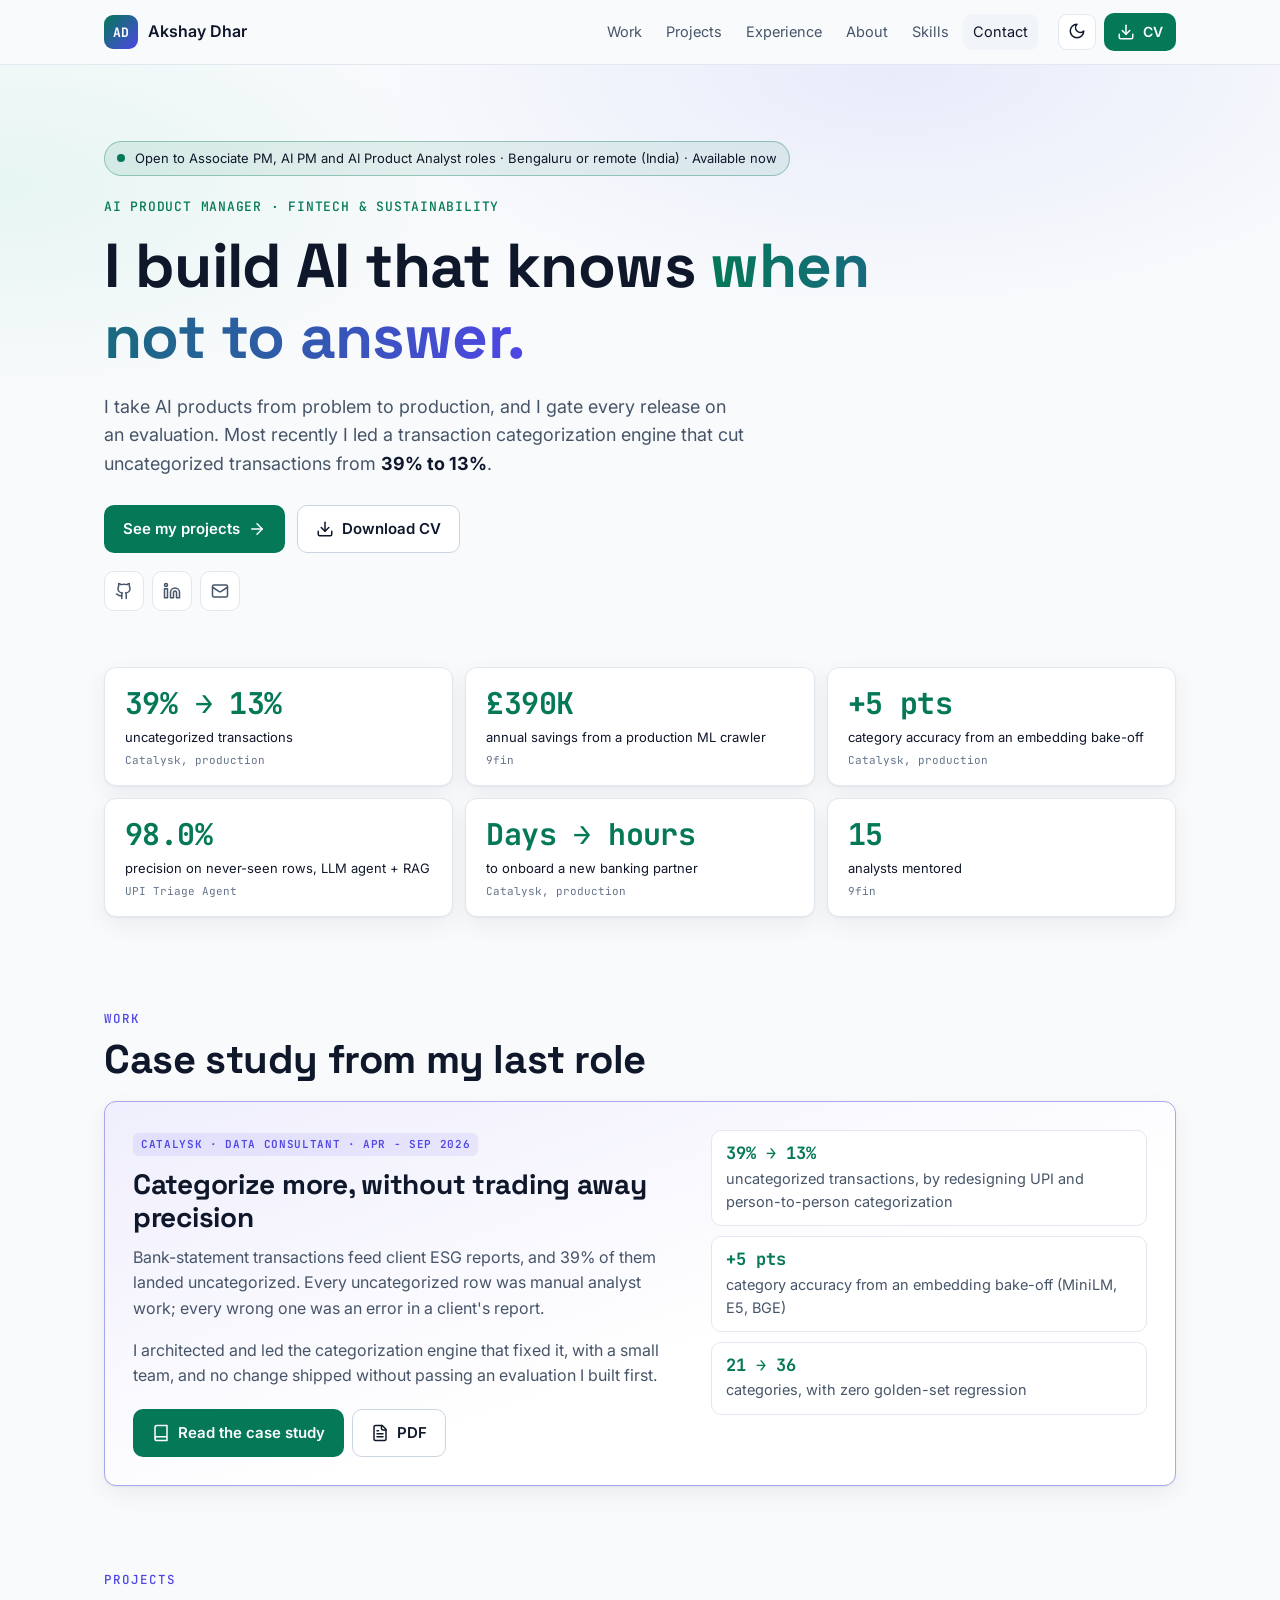
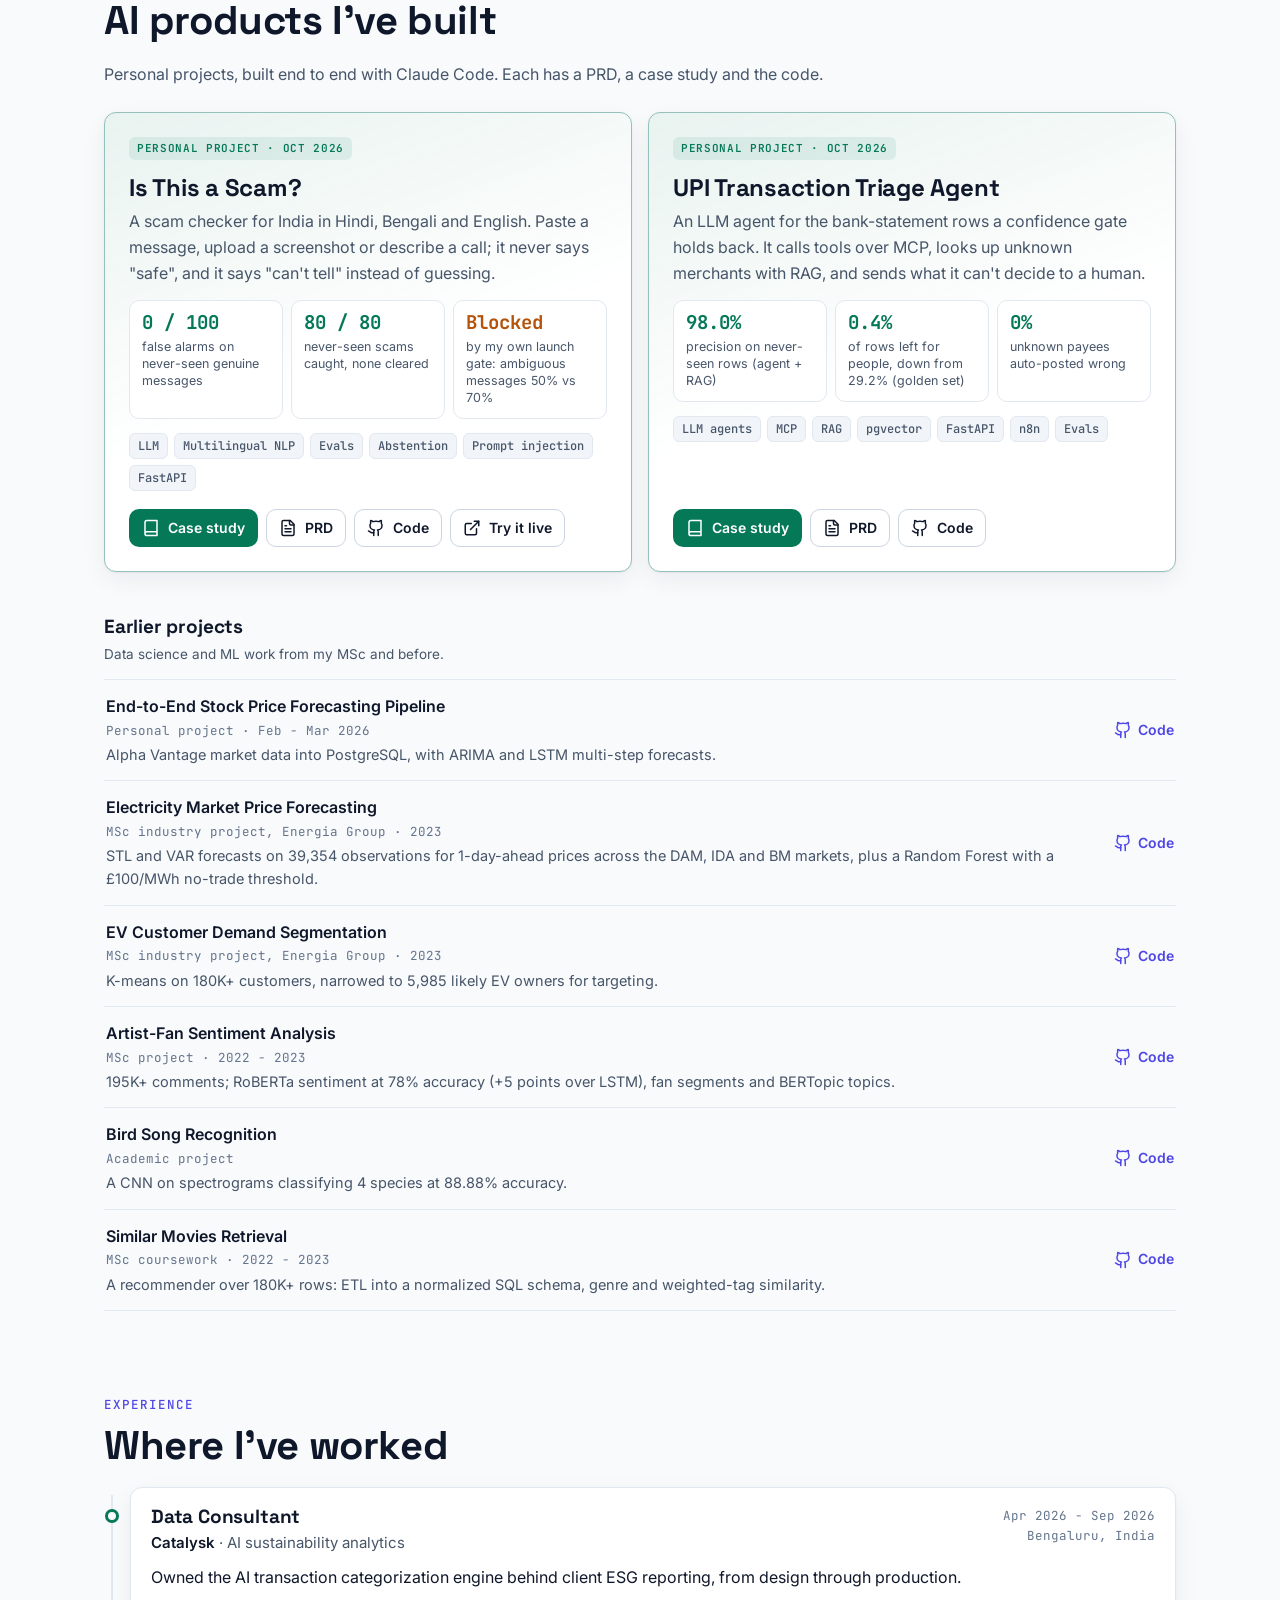
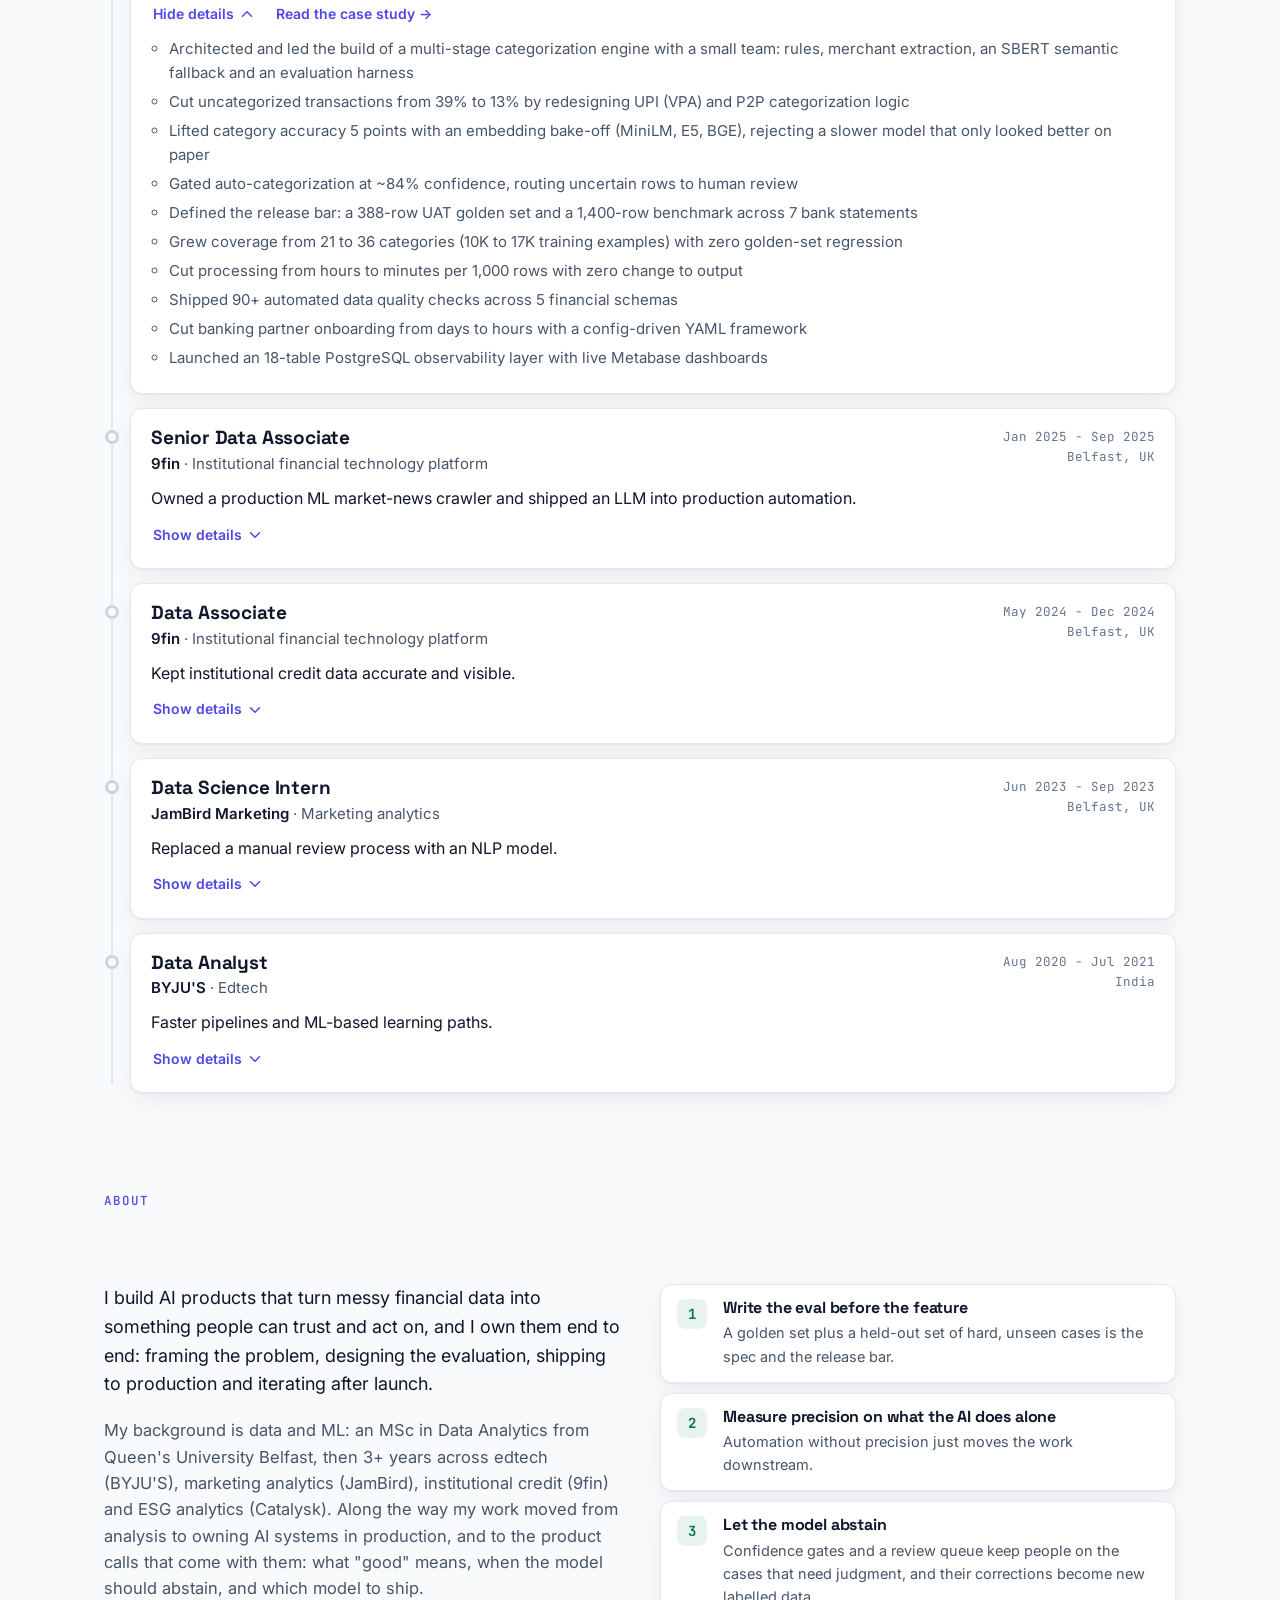
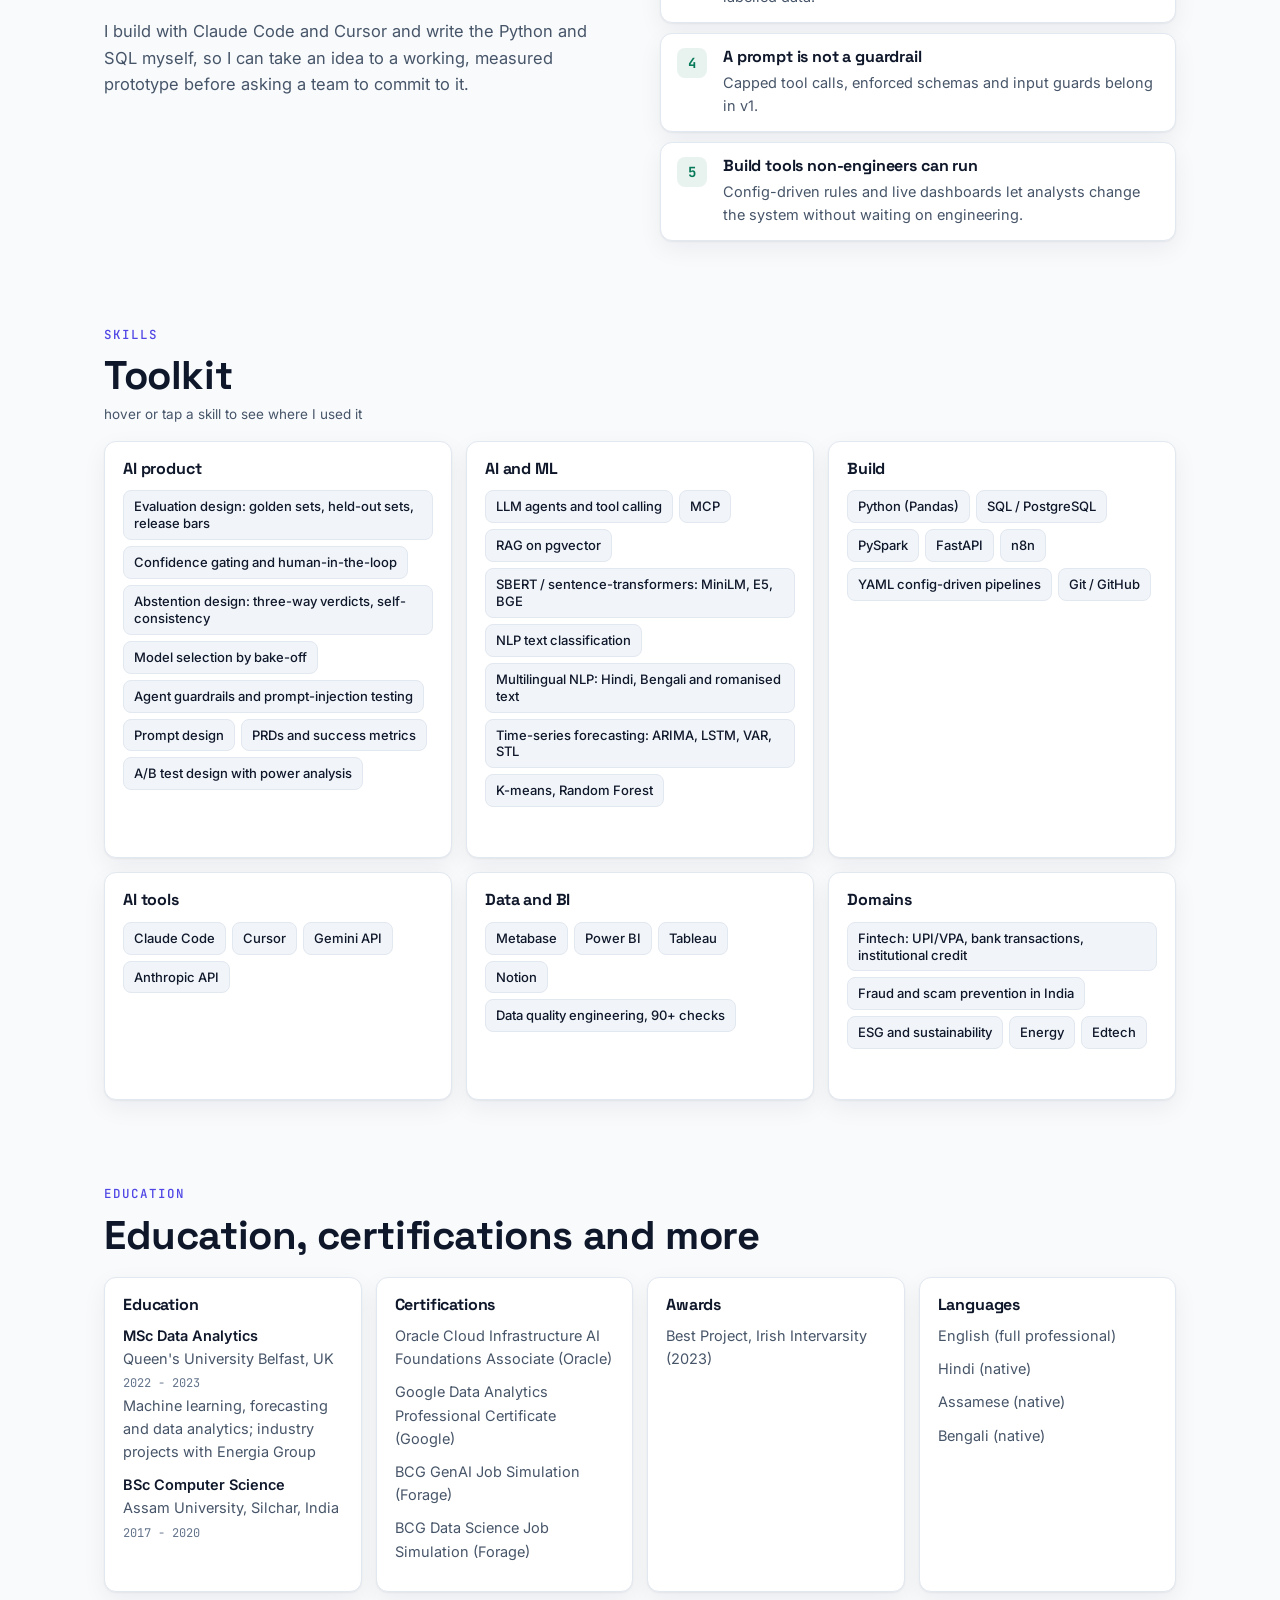
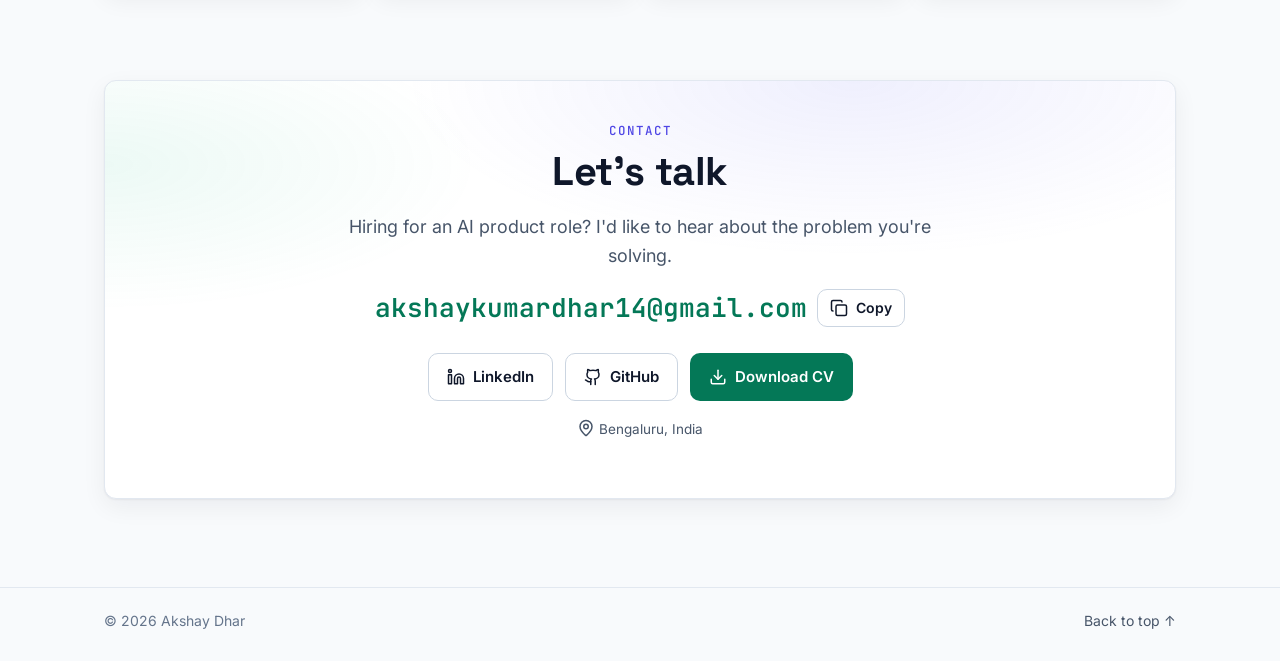
==== commit cca0a700: "Simplify the portfolio; give each project a PRD and its own case study - Catalysk becomes a standalo" ====
--- a/index.html
+++ b/index.html
@@ -35,15 +35,14 @@
     <div class="wrap nav-inner">
       <a class="brand" href="#top" aria-label="Akshay Dhar, back to top"><span class="brand-mark">AD</span><span class="brand-name">Akshay Dhar</span></a>
       <nav class="nav-links" id="navLinks" aria-label="Sections">
+        <a href="#work">Work</a>
+        <a href="#projects">Projects</a>
+        <a href="#experience">Experience</a>
         <a href="#about">About</a>
-        <a href="#case">Case study</a>
-        <a href="#experience">Experience</a>
-        <a href="#projects">Projects</a>
         <a href="#skills">Skills</a>
         <a href="#contact">Contact</a>
       </nav>
       <div class="nav-actions">
-        <button class="icon-btn kbd-btn" id="paletteBtn" type="button" aria-label="Open quick search (Ctrl or Cmd + K)"><span data-icon="search"></span><kbd class="hide-sm">Ctrl K</kbd></button>
         <button class="icon-btn" id="themeBtn" type="button" aria-label="Toggle light and dark theme"><span data-icon="theme"></span></button>
         <a class="btn btn-primary btn-sm hide-sm" id="navCv" href="#" target="_blank" rel="noopener"><span data-icon="download"></span>CV</a>
         <button class="icon-btn show-sm" id="menuBtn" type="button" aria-label="Open menu" aria-expanded="false" aria-controls="navLinks"><span data-icon="menu"></span></button>
@@ -54,26 +53,17 @@
   <main id="main">
     <!-- HERO -->
     <section class="hero" aria-labelledby="heroTitle">
-      <div class="wrap hero-grid">
+      <div class="wrap">
         <div class="hero-copy">
           <p class="avail reveal"><span class="dot" aria-hidden="true"></span><span id="availText"></span></p>
           <p class="kicker reveal" id="roleLine"></p>
           <h1 id="heroTitle" class="reveal"></h1>
           <p class="lead reveal" id="heroSub"></p>
           <div class="cta-row reveal">
-            <a class="btn btn-primary" href="#case">See the case study<span data-icon="arrow"></span></a>
+            <a class="btn btn-primary" href="#projects">See my projects<span data-icon="arrow"></span></a>
             <a class="btn btn-ghost" id="heroCv" href="#" target="_blank" rel="noopener"><span data-icon="download"></span>Download CV</a>
           </div>
           <div class="social-row reveal" id="heroSocial"></div>
-          <p class="hint reveal">Press <kbd>Ctrl</kbd> / <kbd>⌘</kbd> + <kbd>K</kbd> to jump anywhere</p>
-        </div>
-        <div class="hero-visual reveal">
-          <div class="terminal" role="figure" aria-labelledby="termCaption">
-            <div class="term-bar"><span></span><span></span><span></span><b>decision-log · UPI Triage Agent</b></div>
-            <ol class="term-body" id="termBody" aria-live="off"></ol>
-            <div class="term-foot"><span id="termSummary"></span><button class="link-btn" id="termReplay" type="button">Replay</button></div>
-          </div>
-          <p class="fig-caption" id="termCaption">Real cases from the agent's evaluation, on synthetic data.</p>
         </div>
       </div>
     </section>
@@ -83,98 +73,26 @@
       <div class="wrap metrics" id="metrics"></div>
     </section>
 
-    <!-- ABOUT -->
-    <section class="section" id="about" aria-labelledby="aboutTitle">
+    <!-- WORK CASE STUDY -->
+    <section class="section" id="work" aria-labelledby="workTitle">
       <div class="wrap">
-        <p class="eyebrow">About</p>
-        <h2 id="aboutTitle" class="reveal">From analysing data to owning AI in production</h2>
-        <div class="about-grid">
-          <div class="about-text reveal" id="aboutText"></div>
-          <div class="principles" id="principles"></div>
-        </div>
+        <p class="eyebrow">Work</p>
+        <h2 id="workTitle" class="reveal">Case study from my last role</h2>
+        <div id="workCard"></div>
       </div>
     </section>
 
-    <!-- CASE STUDY -->
-    <section class="section case" id="case" aria-labelledby="caseTitle">
+    <!-- PROJECTS -->
+    <section class="section" id="projects" aria-labelledby="projTitle">
       <div class="wrap">
-        <p class="eyebrow">Featured case study</p>
-        <h2 id="caseTitle" class="reveal"></h2>
-        <p class="lead narrow reveal" id="caseSub"></p>
-
-        <!-- Part 1 -->
-        <div class="part">
-          <p class="part-kicker" id="p1Kicker"></p>
-          <h3 class="part-title" id="p1Title"></h3>
-          <div class="problem-grid">
-            <div class="reveal" id="p1Problem"></div>
-            <aside class="card role-card reveal">
-              <h4>My role</h4>
-              <p id="p1Role"></p>
-              <div class="chips" id="p1Stack"></div>
-            </aside>
-          </div>
-
-          <h4 class="block-title">How the engine works <span class="muted-sm">click a stage</span></h4>
-          <div class="pipeline" id="pipe1" role="tablist" aria-label="Catalysk pipeline stages"></div>
-          <div class="stage-panel" id="pipe1Panel" role="tabpanel" aria-live="polite"></div>
-
-          <h4 class="block-title">Six product calls that made it work</h4>
-          <div class="calls" id="calls"></div>
-
-          <div class="callout callout-amber reveal">
-            <strong>Guarding against silent failure.</strong> <span id="silentFailure"></span>
-          </div>
-        </div>
-
-        <!-- Part 2 -->
-        <div class="part">
-          <p class="part-kicker" id="p2Kicker"></p>
-          <h3 class="part-title" id="p2Title"></h3>
-          <p class="narrow reveal" id="p2Intro"></p>
-
-          <h4 class="block-title">Architecture <span class="muted-sm">click a stage</span></h4>
-          <div class="pipeline" id="pipe2" role="tablist" aria-label="Agent architecture stages"></div>
-          <div class="stage-panel" id="pipe2Panel" role="tabpanel" aria-live="polite"></div>
-          <p class="muted-sm ops" id="p2Ops"></p>
-
-          <h4 class="block-title">Results explorer</h4>
-          <div class="card results" id="results">
-            <div class="results-head">
-              <div class="tabs" role="tablist" aria-label="Test set" id="resultTabs"></div>
-              <button class="link-btn" id="tableToggle" type="button" aria-pressed="false">View as table</button>
-            </div>
-            <div class="legend" aria-hidden="true">
-              <span><i class="sw sw-a"></i>A · baseline</span>
-              <span><i class="sw sw-b"></i>B · + agent</span>
-              <span><i class="sw sw-c"></i>C · + agent + RAG</span>
-            </div>
-            <div id="resultsBody" aria-live="polite"></div>
-            <p class="muted-sm" id="resultsCaption"></p>
-            <div class="footnotes muted-sm" id="footnotes"></div>
-            <p class="muted-sm" id="resultsNote"></p>
-          </div>
-          <p class="takeaway reveal" id="takeaway"></p>
-
-          <h4 class="block-title">Walk a transaction through the system</h4>
-          <p class="muted-sm tight">Real examples from the evaluation, synthetic data. Pick one.</p>
-          <div class="walk" id="walk">
-            <div class="walk-list" id="walkList" role="tablist" aria-label="Example transactions"></div>
-            <div class="card walk-stage" role="tabpanel" id="walkPanel" aria-live="polite">
-              <div class="walk-map" id="walkMap"></div>
-              <div class="walk-compare" id="walkCompare"></div>
-            </div>
-          </div>
-
-          <div class="two-col">
-            <div class="callout callout-amber reveal"><strong>Two bugs the held-out set caught.</strong> <span id="bugs"></span></div>
-            <div class="callout callout-indigo reveal"><strong>The gate is a policy decision.</strong> <span id="gate"></span></div>
-          </div>
-
-          <div class="cta-row center">
-            <a class="btn btn-primary" id="caseCta" href="#" target="_blank" rel="noopener"><span data-icon="file"></span>Read the 2-page case study (PDF)</a>
-            <a class="btn btn-ghost" id="repoCta" href="#" target="_blank" rel="noopener"><span data-icon="github"></span>View the code on GitHub</a>
-          </div>
+        <p class="eyebrow">Projects</p>
+        <h2 id="projTitle" class="reveal">AI products I've built</h2>
+        <p class="section-lead reveal">Personal projects, built end to end with Claude Code. Each has a PRD, a case study and the code.</p>
+        <div class="pgrid" id="projectGrid"></div>
+        <div class="earlier reveal">
+          <h3>Earlier projects</h3>
+          <p class="muted-sm">Data science and ML work from my MSc and before.</p>
+          <ul class="elist" id="earlierList"></ul>
         </div>
       </div>
     </section>
@@ -183,18 +101,20 @@
     <section class="section" id="experience" aria-labelledby="expTitle">
       <div class="wrap">
         <p class="eyebrow">Experience</p>
-        <h2 id="expTitle" class="reveal">Where I've shipped</h2>
+        <h2 id="expTitle" class="reveal">Where I've worked</h2>
         <ol class="timeline" id="timeline"></ol>
       </div>
     </section>
 
-    <!-- PROJECTS -->
-    <section class="section" id="projects" aria-labelledby="projTitle">
+    <!-- ABOUT -->
+    <section class="section" id="about" aria-labelledby="aboutTitle">
       <div class="wrap">
-        <p class="eyebrow">Projects</p>
-        <h2 id="projTitle" class="reveal">Built, measured, published</h2>
-        <div class="filters" id="filters" role="group" aria-label="Filter projects"></div>
-        <div class="projects" id="projectGrid"></div>
+        <p class="eyebrow">About</p>
+        <h2 id="aboutTitle" class="reveal">How I work</h2>
+        <div class="about-grid">
+          <div class="about-text reveal" id="aboutText"></div>
+          <div class="principles" id="principles"></div>
+        </div>
       </div>
     </section>
 
@@ -241,18 +161,6 @@
     </div>
   </footer>
 
-  <!-- Command palette -->
-  <div class="palette-backdrop" id="palette" hidden>
-    <div class="palette" role="dialog" aria-modal="true" aria-label="Quick search">
-      <div class="palette-input">
-        <span data-icon="search"></span>
-        <input id="paletteInput" type="text" placeholder="Jump to a section or action…" autocomplete="off" aria-controls="paletteList" aria-activedescendant="">
-        <kbd>Esc</kbd>
-      </div>
-      <ul class="palette-list" id="paletteList" role="listbox" aria-label="Results"></ul>
-    </div>
-  </div>
-
   <div class="toast" id="toast" role="status" aria-live="polite"></div>
 
   <script src="assets/js/content.js"></script>
--- a/assets/css/styles.css
+++ b/assets/css/styles.css
@@ -16,7 +16,6 @@
   --amber-soft: rgba(251, 191, 36, 0.12);
   --indigo: #818cf8;
   --indigo-soft: rgba(129, 140, 248, 0.14);
-  --bar-a: #64748b;
   --on-accent: #06281c;
   --shadow: 0 1px 0 rgba(255, 255, 255, 0.03) inset, 0 10px 30px rgba(0, 0, 0, 0.25);
   --glow: radial-gradient(60% 60% at 70% 0%, rgba(99, 102, 241, 0.16), transparent 70%), radial-gradient(50% 50% at 0% 20%, rgba(16, 185, 129, 0.10), transparent 70%);
@@ -38,7 +37,6 @@
   --amber-soft: rgba(217, 119, 6, 0.10);
   --indigo: #4f46e5;
   --indigo-soft: rgba(79, 70, 229, 0.09);
-  --bar-a: #94a3b8;
   --on-accent: #ffffff;
   --shadow: 0 1px 2px rgba(15, 23, 42, 0.05), 0 8px 24px rgba(15, 23, 42, 0.06);
   --glow: radial-gradient(60% 60% at 70% 0%, rgba(99, 102, 241, 0.10), transparent 70%), radial-gradient(50% 50% at 0% 20%, rgba(16, 185, 129, 0.08), transparent 70%);
@@ -61,22 +59,12 @@
 p { margin: 0 0 1em; }
 a { color: inherit; }
 button { font: inherit; color: inherit; }
-kbd {
-  font: 500 11px/1 "JetBrains Mono", monospace;
-  border: 1px solid var(--border-strong);
-  border-bottom-width: 2px;
-  border-radius: 5px;
-  padding: 3px 5px;
-  color: var(--muted);
-  background: var(--surface);
-}
 .wrap { max-width: 1120px; margin: 0 auto; padding: 0 24px; }
 .skip { position: absolute; left: -999px; top: 8px; background: var(--emerald); color: var(--on-accent); padding: 8px 12px; border-radius: 8px; z-index: 100; }
 .skip:focus { left: 8px; }
 :focus-visible { outline: 2px solid var(--indigo); outline-offset: 2px; border-radius: 6px; }
 .icon { width: 18px; height: 18px; flex: none; stroke: currentColor; fill: none; stroke-width: 2; stroke-linecap: round; stroke-linejoin: round; vertical-align: -3px; }
 .muted-sm { color: var(--muted); font-size: 13.5px; font-weight: 400; font-family: "Inter", sans-serif; letter-spacing: 0; }
-.tight { margin-top: -6px; }
 .narrow { max-width: 760px; }
 
 /* ============ Buttons ============ */
@@ -96,7 +84,7 @@
   border-radius: 9px; border: 1px solid var(--border); background: var(--surface); cursor: pointer;
 }
 .icon-btn:hover { border-color: var(--border-strong); }
-.link-btn { background: none; border: 0; color: var(--indigo); font-weight: 600; font-size: 14px; cursor: pointer; padding: 4px 2px; }
+.link-btn { background: none; border: 0; color: var(--indigo); font-weight: 600; font-size: 14px; cursor: pointer; padding: 4px 2px; text-decoration: none; }
 .link-btn:hover { text-decoration: underline; }
 
 /* ============ Nav ============ */
@@ -117,12 +105,13 @@
 .nav-links a { text-decoration: none; color: var(--muted); font-size: 14.5px; padding: 6px 10px; border-radius: 8px; }
 .nav-links a:hover, .nav-links a.active { color: var(--text); background: var(--surface-2); }
 .nav-actions { display: flex; align-items: center; gap: 8px; }
+.nav-actions.push { margin-left: auto; }
 .show-sm { display: none; }
 
 /* ============ Hero ============ */
-.hero { position: relative; padding: 72px 0 56px; }
+.hero { position: relative; padding: 76px 0 48px; }
 .hero::before { content: ""; position: absolute; inset: 0; background: var(--glow); pointer-events: none; }
-.hero-grid { position: relative; display: grid; grid-template-columns: 1.05fr 0.95fr; gap: 48px; align-items: center; }
+.hero-copy { position: relative; max-width: 780px; }
 .avail {
   display: inline-flex; align-items: center; gap: 10px; padding: 6px 12px; border-radius: 999px;
   background: var(--emerald-soft); border: 1px solid color-mix(in srgb, var(--emerald) 35%, transparent);
@@ -133,35 +122,16 @@
 .kicker { font: 500 13px/1.4 "JetBrains Mono", monospace; letter-spacing: .06em; text-transform: uppercase; color: var(--emerald); margin-bottom: 14px; }
 h1 { font-size: clamp(38px, 5.6vw, 62px); font-weight: 700; margin-bottom: 20px; }
 h1 .accent { background: linear-gradient(90deg, var(--emerald), var(--indigo)); -webkit-background-clip: text; background-clip: text; color: transparent; }
-.lead { font-size: 18px; color: var(--muted); max-width: 620px; }
+.lead { font-size: 18px; color: var(--muted); max-width: 640px; }
+.lead strong { color: var(--text); }
 .cta-row { display: flex; flex-wrap: wrap; gap: 12px; margin: 26px 0 18px; }
 .cta-row.center { justify-content: center; }
 .social-row { display: flex; gap: 8px; }
 .social-row a { display: inline-grid; place-items: center; width: 40px; height: 40px; border-radius: 10px; border: 1px solid var(--border); background: var(--surface); color: var(--muted); }
 .social-row a:hover { color: var(--text); border-color: var(--border-strong); }
-.hint { margin-top: 18px; font-size: 13px; color: var(--faint); }
-
-.terminal { border: 1px solid var(--border); border-radius: 14px; background: var(--surface); box-shadow: var(--shadow); overflow: hidden; }
-.term-bar { display: flex; align-items: center; gap: 6px; padding: 11px 14px; border-bottom: 1px solid var(--border); background: var(--surface-2); }
-.term-bar span { width: 10px; height: 10px; border-radius: 50%; background: var(--border-strong); }
-.term-bar b { margin-left: 8px; font: 500 12px/1 "JetBrains Mono", monospace; color: var(--muted); }
-.term-body { list-style: none; margin: 0; padding: 14px 16px 8px; min-height: 252px; font: 13px/1.5 "JetBrains Mono", monospace; }
-.term-line { display: grid; grid-template-columns: 1fr auto; gap: 2px 12px; padding: 7px 0; border-bottom: 1px dashed var(--border); opacity: 0; transform: translateY(4px); transition: opacity .35s ease, transform .35s ease; }
-.term-line.show { opacity: 1; transform: none; }
-.term-line:last-child { border-bottom: 0; }
-.term-in { color: var(--text); font-weight: 500; overflow-wrap: anywhere; }
-.term-via { grid-column: 1 / 2; color: var(--faint); font-size: 12px; }
-.term-out { grid-row: 1 / 3; grid-column: 2; align-self: center; justify-self: end; font-size: 12px; line-height: 1.35; padding: 4px 8px; border-radius: 6px; max-width: 190px; text-align: right; }
-.k-ok { color: var(--emerald); background: var(--emerald-soft); }
-.k-review { color: var(--amber); background: var(--amber-soft); }
-.k-agent { color: var(--indigo); background: var(--indigo-soft); }
-.term-foot { display: flex; justify-content: space-between; align-items: center; gap: 12px; padding: 10px 16px; border-top: 1px solid var(--border); font: 12px/1.4 "JetBrains Mono", monospace; color: var(--emerald); }
-.term-foot span { opacity: 0; transition: opacity .4s ease; }
-.term-foot span.show { opacity: 1; }
-.fig-caption { margin: 10px 2px 0; font-size: 12.5px; color: var(--faint); }
 
 /* ============ Metrics ============ */
-.metrics-band { padding: 8px 0 24px; }
+.metrics-band { padding: 8px 0 8px; }
 .metrics { display: grid; grid-template-columns: repeat(3, 1fr); gap: 12px; }
 .metric { border: 1px solid var(--border); background: var(--surface); border-radius: 12px; padding: 18px 20px; box-shadow: var(--shadow); }
 .metric-num { font: 700 30px/1.15 "JetBrains Mono", monospace; color: var(--emerald); letter-spacing: -0.02em; }
@@ -173,138 +143,53 @@
 .eyebrow { font: 500 12.5px/1 "JetBrains Mono", monospace; letter-spacing: .08em; text-transform: uppercase; color: var(--indigo); margin-bottom: 12px; }
 h2 { font-size: clamp(28px, 3.6vw, 40px); font-weight: 700; margin-bottom: 18px; }
 h2 .muted-sm { display: block; margin-top: 8px; }
+.section-lead { color: var(--muted); max-width: 720px; margin-bottom: 24px; }
 .card { border: 1px solid var(--border); background: var(--surface); border-radius: 12px; box-shadow: var(--shadow); }
 .chips { display: flex; flex-wrap: wrap; gap: 6px; }
 .chip { font: 500 12px/1 "JetBrains Mono", monospace; padding: 6px 8px; border-radius: 6px; background: var(--surface-2); border: 1px solid var(--border); color: var(--muted); }
+.badge { align-self: flex-start; display: inline-block; font: 600 11px/1 "JetBrains Mono", monospace; text-transform: uppercase; letter-spacing: .06em; color: var(--emerald); background: var(--emerald-soft); padding: 6px 8px; border-radius: 6px; }
+.badge.indigo { color: var(--indigo); background: var(--indigo-soft); }
+
+/* Work case study card */
+.wcard { padding: 28px; display: grid; grid-template-columns: 1.25fr 1fr; gap: 32px; align-items: start; background: linear-gradient(160deg, var(--indigo-soft), transparent 60%), var(--surface); border-color: color-mix(in srgb, var(--indigo) 40%, var(--border)); }
+.wcard h3 { font-size: clamp(22px, 2.6vw, 28px); margin: 12px 0 12px; }
+.wcard p { color: var(--muted); }
+.wcard ul { list-style: none; margin: 0; padding: 0; display: grid; gap: 10px; }
+.wcard li { border: 1px solid var(--border); background: var(--surface); border-radius: 10px; padding: 12px 14px; font-size: 14.5px; color: var(--muted); }
+.wcard li b { display: block; font: 700 17px/1.2 "JetBrains Mono", monospace; color: var(--emerald); margin-bottom: 3px; }
+
+/* Project cards */
+.pgrid { display: grid; grid-template-columns: 1fr 1fr; gap: 16px; }
+.pcard { padding: 24px; display: flex; flex-direction: column; gap: 14px; border-color: color-mix(in srgb, var(--emerald) 35%, var(--border)); background: linear-gradient(160deg, var(--emerald-soft), transparent 55%), var(--surface); }
+.pcard h3 { font-size: 24px; }
+.pcard .sub { margin: -6px 0 0; color: var(--muted); }
+.pstats { display: grid; grid-template-columns: repeat(3, 1fr); gap: 8px; }
+.pstat { background: var(--surface); border: 1px solid var(--border); border-radius: 10px; padding: 11px 12px; }
+.pstat b { display: block; font: 700 19px/1.15 "JetBrains Mono", monospace; color: var(--emerald); }
+.pstat span { display: block; font-size: 12.5px; color: var(--muted); margin-top: 5px; line-height: 1.35; }
+.pstat.warn b { color: var(--amber); }
+.plinks { display: flex; flex-wrap: wrap; gap: 8px; margin-top: auto; padding-top: 4px; }
+
+/* Earlier projects */
+.earlier { margin-top: 44px; }
+.earlier h3 { font-size: 19px; margin-bottom: 6px; }
+.elist { list-style: none; margin: 10px 0 0; padding: 0; border-top: 1px solid var(--border); }
+.elist li { display: grid; grid-template-columns: 1fr auto; gap: 2px 20px; padding: 14px 2px; border-bottom: 1px solid var(--border); }
+.elist .t { font-weight: 600; }
+.elist .ctx { font: 12.5px/1.4 "JetBrains Mono", monospace; color: var(--faint); }
+.elist p { margin: 2px 0 0; color: var(--muted); font-size: 14.5px; }
+.elist a { grid-column: 2; grid-row: 1 / span 3; align-self: center; display: inline-flex; align-items: center; gap: 6px; font-weight: 600; font-size: 14px; color: var(--indigo); text-decoration: none; white-space: nowrap; }
+.elist a:hover { text-decoration: underline; }
 
 /* About */
 .about-grid { display: grid; grid-template-columns: 1fr 1fr; gap: 40px; margin-top: 12px; }
 .about-text p { color: var(--muted); font-size: 16.5px; }
 .about-text p:first-child { color: var(--text); font-size: 18px; }
-.principles { display: grid; gap: 10px; counter-reset: pr; }
+.principles { display: grid; gap: 10px; }
 .principle { display: grid; grid-template-columns: 34px 1fr; gap: 12px; padding: 14px 16px; }
 .principle .n { font: 700 14px/1 "JetBrains Mono", monospace; color: var(--emerald); background: var(--emerald-soft); width: 30px; height: 30px; border-radius: 8px; display: grid; place-items: center; }
 .principle h3 { font-size: 16px; margin-bottom: 4px; }
 .principle p { margin: 0; color: var(--muted); font-size: 14.5px; }
-
-/* Case study */
-.case .lead { margin-bottom: 8px; }
-.part { margin-top: 56px; padding-top: 40px; border-top: 1px solid var(--border); }
-.part-kicker { font: 500 13px/1 "JetBrains Mono", monospace; color: var(--emerald); margin-bottom: 10px; }
-.part-title { font-size: clamp(22px, 2.6vw, 28px); margin-bottom: 18px; }
-.problem-grid { display: grid; grid-template-columns: 1.4fr 1fr; gap: 28px; align-items: start; }
-.problem-grid p { color: var(--muted); }
-.problem-grid p strong { color: var(--text); }
-.role-card { padding: 18px; }
-.role-card h4 { font-size: 15px; margin-bottom: 8px; }
-.role-card p { font-size: 14.5px; color: var(--muted); }
-.block-title { font-size: 18px; margin: 40px 0 14px; display: flex; align-items: baseline; gap: 10px; flex-wrap: wrap; }
-
-.pipeline { display: flex; align-items: stretch; gap: 0; overflow: visible; }
-.stage {
-  flex: 1 1 0; min-width: 0; text-align: left; cursor: pointer;
-  border: 1px solid var(--border); background: var(--surface); border-radius: 10px; padding: 12px 12px;
-  transition: border-color .15s ease, background-color .15s ease, transform .15s ease;
-  position: relative;
-}
-.stage:hover { transform: translateY(-2px); border-color: var(--border-strong); }
-.stage b { display: block; font: 600 14px/1.25 "Space Grotesk", sans-serif; }
-.stage small { display: block; margin-top: 4px; font-size: 12px; color: var(--muted); line-height: 1.35; }
-.stage.k-gate { border-color: color-mix(in srgb, var(--amber) 45%, var(--border)); }
-.stage.k-agent { border-color: color-mix(in srgb, var(--indigo) 50%, var(--border)); }
-.stage.k-ok { border-color: color-mix(in srgb, var(--emerald) 45%, var(--border)); }
-.stage[aria-selected="true"] { background: var(--surface-2); box-shadow: 0 0 0 2px var(--indigo) inset; }
-.stage.k-gate[aria-selected="true"] { box-shadow: 0 0 0 2px var(--amber) inset; }
-.stage.k-ok[aria-selected="true"] { box-shadow: 0 0 0 2px var(--emerald) inset; }
-.pipe-arrow { flex: 0 0 22px; display: grid; place-items: center; color: var(--faint); }
-.stage-panel { margin-top: 12px; border: 1px solid var(--border); border-left: 3px solid var(--indigo); background: var(--surface); border-radius: 10px; padding: 16px 18px; min-height: 76px; }
-.stage-panel.k-gate { border-left-color: var(--amber); }
-.stage-panel.k-ok { border-left-color: var(--emerald); }
-.stage-panel h5 { margin: 0 0 6px; font: 600 15px/1.3 "Space Grotesk", sans-serif; }
-.stage-panel p { margin: 0; color: var(--muted); font-size: 15px; }
-.tools { display: grid; grid-template-columns: repeat(4, 1fr); gap: 8px; margin-top: 12px; }
-.tool { border: 1px dashed color-mix(in srgb, var(--indigo) 55%, var(--border)); border-radius: 8px; padding: 9px 10px; background: var(--indigo-soft); }
-.tool code { display: block; font: 600 12.5px/1.3 "JetBrains Mono", monospace; color: var(--indigo); overflow-wrap: anywhere; }
-.tool span { display: block; margin-top: 3px; font-size: 12.5px; line-height: 1.4; color: var(--muted); }
-.ops { margin-top: 12px; }
-
-.calls { display: grid; grid-template-columns: repeat(3, 1fr); gap: 12px; }
-.call { padding: 18px; display: flex; flex-direction: column; gap: 10px; }
-.call h5 { margin: 0; font: 600 16px/1.3 "Space Grotesk", sans-serif; }
-.call p { margin: 0; color: var(--muted); font-size: 14.5px; flex: 1; }
-.call .res { font: 600 13px/1.4 "JetBrains Mono", monospace; color: var(--emerald); background: var(--emerald-soft); padding: 8px 10px; border-radius: 8px; }
-
-.callout { border-radius: 10px; padding: 16px 18px; margin-top: 22px; font-size: 15px; color: var(--muted); border: 1px solid var(--border); }
-.callout strong { color: var(--text); }
-.callout-amber { background: var(--amber-soft); border-left: 3px solid var(--amber); }
-.callout-amber strong { color: var(--amber); }
-.callout-indigo { background: var(--indigo-soft); border-left: 3px solid var(--indigo); }
-.callout-indigo strong { color: var(--indigo); }
-.two-col { display: grid; grid-template-columns: 1fr 1fr; gap: 14px; margin-top: 10px; }
-.two-col .callout { margin-top: 12px; }
-
-/* Results */
-.results { padding: 18px 20px; }
-.results-head { display: flex; justify-content: space-between; align-items: center; gap: 12px; flex-wrap: wrap; }
-.tabs { display: inline-flex; padding: 4px; border-radius: 10px; background: var(--surface-2); border: 1px solid var(--border); gap: 4px; flex-wrap: wrap; }
-.tab { border: 0; background: none; padding: 8px 12px; border-radius: 7px; cursor: pointer; font-weight: 600; font-size: 14px; color: var(--muted); }
-.tab[aria-selected="true"] { background: var(--surface); color: var(--text); box-shadow: var(--shadow); }
-.legend { display: flex; flex-wrap: wrap; gap: 16px; margin: 16px 0 6px; font-size: 13px; color: var(--muted); }
-.legend span { display: inline-flex; align-items: center; gap: 6px; }
-.sw { display: inline-block; width: 12px; height: 12px; border-radius: 3px; }
-.sw-a { background: var(--bar-a); } .sw-b { background: var(--indigo); } .sw-c { background: var(--emerald); }
-.metric-groups { display: grid; grid-template-columns: repeat(2, 1fr); gap: 18px 28px; margin: 12px 0 14px; }
-.mg h5 { margin: 0 0 8px; font: 600 14px/1.3 "Space Grotesk", sans-serif; }
-.bar-row { display: grid; grid-template-columns: 18px 1fr 56px; align-items: center; gap: 8px; margin: 5px 0; font: 12.5px/1 "JetBrains Mono", monospace; }
-.bar-row .lab { color: var(--muted); }
-.bar-row .val { text-align: right; color: var(--text); }
-.bar-row.is-c .val { color: var(--emerald); font-weight: 700; }
-.track { display: block; height: 12px; background: var(--surface-2); border-radius: 4px; overflow: hidden; }
-.fill { display: block; height: 100%; width: 0; border-radius: 4px; transition: width .7s cubic-bezier(.2, .8, .2, 1); }
-.fill.a { background: var(--bar-a); } .fill.b { background: var(--indigo); } .fill.c { background: var(--emerald); }
-.res-table { width: 100%; border-collapse: collapse; margin: 12px 0 14px; font-size: 14px; }
-.res-table th, .res-table td { padding: 9px 10px; border-bottom: 1px solid var(--border); text-align: right; }
-.res-table th:first-child, .res-table td:first-child { text-align: left; }
-.res-table th { font: 600 13px/1.3 "Space Grotesk", sans-serif; color: var(--muted); }
-.res-table td { font-family: "JetBrains Mono", monospace; }
-.res-table tr.is-c td { color: var(--emerald); font-weight: 700; background: var(--emerald-soft); }
-.footnotes p { margin: 2px 0; }
-.takeaway { margin: 18px 0 0; font-size: 17px; color: var(--text); border-left: 3px solid var(--emerald); padding: 4px 0 4px 14px; }
-
-/* Walkthrough */
-.walk { display: grid; grid-template-columns: 280px 1fr; gap: 14px; }
-.walk-list { display: grid; gap: 8px; align-content: start; }
-.ex {
-  text-align: left; border: 1px solid var(--border); background: var(--surface); border-radius: 10px; padding: 11px 13px; cursor: pointer;
-  transition: border-color .15s ease, background-color .15s ease;
-}
-.ex:hover { border-color: var(--border-strong); }
-.ex[aria-selected="true"] { border-color: var(--indigo); background: var(--indigo-soft); }
-.ex small { display: block; font: 500 11.5px/1.2 "JetBrains Mono", monospace; color: var(--faint); text-transform: uppercase; letter-spacing: .05em; }
-.ex b { display: block; margin-top: 4px; font: 500 14px/1.35 "JetBrains Mono", monospace; overflow-wrap: anywhere; }
-.walk-stage { padding: 18px; }
-.walk-map { display: flex; flex-wrap: wrap; gap: 8px; align-items: center; margin-bottom: 16px; }
-.wnode {
-  position: relative; display: inline-flex; align-items: center; gap: 6px; padding: 8px 11px; border-radius: 8px;
-  border: 1px solid var(--border); background: var(--surface-2); color: var(--faint); font: 500 12.5px/1 "JetBrains Mono", monospace;
-  transition: all .3s ease;
-}
-.wnode .step { display: none; width: 18px; height: 18px; border-radius: 50%; font-size: 11px; place-items: center; background: var(--indigo); color: #fff; }
-.wnode.on { color: var(--text); border-color: var(--indigo); background: var(--indigo-soft); }
-.wnode.on .step { display: inline-grid; }
-.wnode.on.review { border-color: var(--amber); background: var(--amber-soft); }
-.wnode.on.review .step { background: var(--amber); color: #1a1205; }
-.wnode.on.post { border-color: var(--emerald); background: var(--emerald-soft); }
-.wnode.on.post .step { background: var(--emerald); color: var(--on-accent); }
-.walk-input { font: 500 14px/1.4 "JetBrains Mono", monospace; margin: 0 0 12px; color: var(--text); overflow-wrap: anywhere; }
-.walk-input span { color: var(--faint); }
-.walk-compare { display: grid; grid-template-columns: 1fr 1fr; gap: 10px; }
-.walk-compare.single { grid-template-columns: 1fr; }
-.cmp { border-radius: 10px; padding: 13px 14px; border: 1px solid var(--border); font-size: 14.5px; }
-.cmp h6 { margin: 0 0 6px; font: 600 12px/1 "JetBrains Mono", monospace; text-transform: uppercase; letter-spacing: .05em; }
-.cmp p { margin: 0; color: var(--muted); }
-.cmp.bad { background: var(--amber-soft); } .cmp.bad h6 { color: var(--amber); }
-.cmp.good { background: var(--emerald-soft); } .cmp.good h6 { color: var(--emerald); }
 
 /* Timeline */
 .timeline { list-style: none; margin: 18px 0 0; padding: 0 0 0 26px; position: relative; }
@@ -319,29 +204,13 @@
 .tl-co b { color: var(--text); font-weight: 600; }
 .tl-meta { text-align: right; font: 12.5px/1.6 "JetBrains Mono", monospace; color: var(--faint); }
 .tl-sum { margin: 10px 0 0; color: var(--text); }
-.tl-toggle { margin-top: 8px; display: inline-flex; align-items: center; gap: 4px; }
+.tl-actions { display: flex; flex-wrap: wrap; gap: 16px; align-items: center; margin-top: 8px; }
+.tl-toggle { display: inline-flex; align-items: center; gap: 4px; }
 .tl-toggle .icon { transition: transform .2s ease; }
 .tl-toggle[aria-expanded="true"] .icon { transform: rotate(180deg); }
 .tl-bullets { margin: 8px 0 0; padding-left: 18px; color: var(--muted); font-size: 15px; }
 .tl-bullets li { margin: 5px 0; }
 .tl-bullets[hidden] { display: none; }
-
-/* Projects */
-.filters { display: flex; flex-wrap: wrap; gap: 8px; margin: 6px 0 18px; }
-.filter { border: 1px solid var(--border); background: var(--surface); border-radius: 999px; padding: 7px 14px; font-size: 14px; cursor: pointer; color: var(--muted); }
-.filter[aria-pressed="true"] { background: var(--text); color: var(--bg); border-color: var(--text); }
-.projects { display: grid; grid-template-columns: repeat(3, 1fr); gap: 14px; }
-.project { padding: 20px; display: flex; flex-direction: column; gap: 10px; transition: transform .2s ease, border-color .2s ease; }
-.project:hover { transform: translateY(-3px); border-color: var(--border-strong); }
-.project.featured { grid-column: span 2; border-color: color-mix(in srgb, var(--emerald) 45%, var(--border)); background: linear-gradient(160deg, var(--emerald-soft), transparent 55%), var(--surface); }
-.project .badge { align-self: flex-start; font: 600 11px/1 "JetBrains Mono", monospace; text-transform: uppercase; letter-spacing: .06em; color: var(--emerald); background: var(--emerald-soft); padding: 5px 8px; border-radius: 6px; }
-.project h3 { font-size: 18px; }
-.project.featured h3 { font-size: 22px; }
-.project .ctx { font: 12.5px/1.4 "JetBrains Mono", monospace; color: var(--faint); }
-.project p { margin: 0; color: var(--muted); font-size: 14.5px; flex: 1; }
-.project a.repo { display: inline-flex; align-items: center; gap: 6px; font-weight: 600; font-size: 14px; color: var(--indigo); text-decoration: none; }
-.project a.repo:hover { text-decoration: underline; }
-.project[hidden] { display: none; }
 
 /* Skills */
 .skills { display: grid; grid-template-columns: repeat(3, 1fr); gap: 14px; }
@@ -374,20 +243,68 @@
 .footer-inner { display: flex; justify-content: space-between; gap: 12px; flex-wrap: wrap; }
 .footer a { color: var(--muted); text-decoration: none; }
 
-/* Palette */
-.palette-backdrop { position: fixed; inset: 0; z-index: 100; background: rgba(2, 6, 23, 0.55); display: flex; justify-content: center; align-items: flex-start; padding: 12vh 16px 16px; }
-.palette-backdrop[hidden] { display: none; }
-.palette { width: 100%; max-width: 560px; border: 1px solid var(--border-strong); background: var(--surface); border-radius: 14px; box-shadow: 0 24px 60px rgba(0, 0, 0, 0.4); overflow: hidden; }
-.palette-input { display: flex; align-items: center; gap: 10px; padding: 14px 16px; border-bottom: 1px solid var(--border); color: var(--muted); }
-.palette-input input { flex: 1; min-width: 0; border: 0; outline: 0; background: none; color: var(--text); font-size: 16px; }
-.palette-list { list-style: none; margin: 0; padding: 6px; max-height: 50vh; overflow: auto; }
-.palette-list li { display: flex; justify-content: space-between; align-items: center; gap: 12px; padding: 10px 12px; border-radius: 8px; cursor: pointer; font-size: 15px; }
-.palette-list li small { color: var(--faint); font: 12px/1 "JetBrains Mono", monospace; }
-.palette-list li[aria-selected="true"] { background: var(--indigo-soft); color: var(--text); }
-.palette-list .empty { color: var(--faint); cursor: default; }
-
 .toast { position: fixed; left: 50%; bottom: 24px; transform: translate(-50%, 20px); opacity: 0; pointer-events: none; z-index: 120; background: var(--text); color: var(--bg); padding: 10px 16px; border-radius: 10px; font-weight: 600; font-size: 14px; transition: all .25s ease; }
 .toast.show { opacity: 1; transform: translate(-50%, 0); }
+
+/* ============ Case study pages ============ */
+.cs-main { max-width: 900px; padding-top: 44px; }
+.cs-back { display: inline-flex; align-items: center; gap: 6px; font-size: 14px; color: var(--muted); text-decoration: none; margin-bottom: 22px; }
+.cs-back:hover { color: var(--text); }
+.cs-title { font-size: clamp(32px, 4.6vw, 48px); margin: 4px 0 8px; }
+.cs-sub { font: 500 clamp(17px, 2vw, 20px)/1.4 "Space Grotesk", sans-serif; color: var(--text); margin: 0 0 14px; }
+.cs-links { display: flex; flex-wrap: wrap; gap: 8px; margin: 22px 0; }
+.cs-meta { display: grid; grid-template-columns: 1.3fr 0.7fr 1.3fr; gap: 18px; padding: 16px 18px; margin: 0 0 14px; }
+.cs-meta h4 { font: 500 11.5px/1 "JetBrains Mono", monospace; letter-spacing: .06em; text-transform: uppercase; color: var(--faint); margin-bottom: 7px; }
+.cs-meta p { margin: 0; font-size: 14.5px; color: var(--text); }
+.cs-stats { display: grid; grid-template-columns: repeat(4, 1fr); gap: 8px; }
+.cs-sec { margin-top: 46px; }
+.cs-sec h2 { font-size: clamp(22px, 2.6vw, 28px); margin-bottom: 12px; }
+.cs-sec h3 { font-size: 17px; margin: 22px 0 8px; }
+.cs-sec p, .cs-sec li { color: var(--muted); }
+.cs-sec strong { color: var(--text); }
+.cs-sec ul, .cs-sec ol { padding-left: 20px; margin: 0 0 1em; }
+.cs-sec li { margin: 6px 0; }
+.cs-note { margin-top: 40px; font-size: 13.5px; color: var(--faint); border-top: 1px solid var(--border); padding-top: 14px; }
+.flow { display: flex; flex-wrap: wrap; gap: 8px; align-items: stretch; margin: 14px 0 10px; }
+.flow-step { flex: 1 1 130px; border: 1px solid var(--border); background: var(--surface); border-radius: 10px; padding: 10px 12px; }
+.flow-step b { display: block; font: 600 14px/1.25 "Space Grotesk", sans-serif; color: var(--text); }
+.flow-step small { display: block; color: var(--muted); font-size: 12.5px; margin-top: 3px; line-height: 1.35; }
+.flow-step.k-gate { border-color: color-mix(in srgb, var(--amber) 55%, var(--border)); background: var(--amber-soft); }
+.flow-step.k-agent { border-color: color-mix(in srgb, var(--indigo) 55%, var(--border)); background: var(--indigo-soft); }
+.flow-step.k-ok { border-color: color-mix(in srgb, var(--emerald) 50%, var(--border)); background: var(--emerald-soft); }
+.tools { display: grid; grid-template-columns: repeat(4, 1fr); gap: 8px; margin-top: 8px; }
+.tool { border: 1px dashed color-mix(in srgb, var(--indigo) 55%, var(--border)); border-radius: 8px; padding: 9px 10px; background: var(--indigo-soft); }
+.tool code { display: block; font: 600 12.5px/1.3 "JetBrains Mono", monospace; color: var(--indigo); overflow-wrap: anywhere; }
+.tool span { display: block; margin-top: 3px; font-size: 12.5px; line-height: 1.4; color: var(--muted); }
+.calls { display: grid; grid-template-columns: repeat(2, 1fr); gap: 12px; }
+.call { padding: 16px 18px; display: flex; flex-direction: column; gap: 8px; }
+.call h4 { margin: 0; font: 600 16px/1.3 "Space Grotesk", sans-serif; }
+.call p { margin: 0; color: var(--muted); font-size: 14.5px; flex: 1; }
+.call .res { font: 600 13px/1.4 "JetBrains Mono", monospace; color: var(--emerald); background: var(--emerald-soft); padding: 8px 10px; border-radius: 8px; }
+.callout { border-radius: 10px; padding: 16px 18px; margin-top: 18px; font-size: 15px; color: var(--muted); border: 1px solid var(--border); }
+.callout strong { color: var(--text); }
+.callout-amber { background: var(--amber-soft); border-left: 3px solid var(--amber); }
+.callout-amber strong { color: var(--amber); }
+.callout-indigo { background: var(--indigo-soft); border-left: 3px solid var(--indigo); }
+.callout-indigo strong { color: var(--indigo); }
+.callout-emerald { background: var(--emerald-soft); border-left: 3px solid var(--emerald); }
+.callout-emerald strong { color: var(--emerald); }
+.two-col { display: grid; grid-template-columns: 1fr 1fr; gap: 14px; }
+.table-wrap { overflow-x: auto; margin: 12px 0 6px; }
+.res-table { width: 100%; border-collapse: collapse; font-size: 14px; }
+.res-table th, .res-table td { padding: 9px 10px; border-bottom: 1px solid var(--border); text-align: right; }
+.res-table th:first-child, .res-table td:first-child { text-align: left; }
+.res-table th { font: 600 13px/1.3 "Space Grotesk", sans-serif; color: var(--muted); }
+.res-table td { font-family: "JetBrains Mono", monospace; color: var(--text); }
+.res-table td:first-child { font-family: "Inter", sans-serif; }
+.res-table tr.hl td { color: var(--emerald); font-weight: 700; background: var(--emerald-soft); }
+.checklist { list-style: none; padding: 0 !important; }
+.checklist li { padding-left: 28px; position: relative; }
+.checklist li::before { content: "✓"; position: absolute; left: 4px; color: var(--emerald); font-weight: 700; }
+.checklist li.fail::before { content: "✗"; color: var(--amber); }
+.checklist li.pending::before { content: "…"; color: var(--faint); }
+.shot { display: grid; grid-template-columns: repeat(3, 1fr); gap: 10px; margin-top: 14px; }
+.shot img { width: 100%; max-height: 560px; object-fit: cover; object-position: top; border-radius: 10px; border: 1px solid var(--border); background: var(--surface); }
 
 /* Reveal */
 .reveal { opacity: 0; transform: translateY(14px); transition: opacity .6s ease, transform .6s ease; }
@@ -395,21 +312,14 @@
 
 /* ============ Responsive ============ */
 @media (max-width: 1040px) {
-  .pipeline { flex-wrap: wrap; gap: 8px; }
-  .pipe-arrow { display: none; }
-  .stage { flex: 1 1 calc(25% - 8px); }
   .edu-grid { grid-template-columns: repeat(2, 1fr); }
   .skills { grid-template-columns: repeat(2, 1fr); }
 }
 @media (max-width: 900px) {
-  .hero { padding-top: 44px; }
-  .hero-grid { grid-template-columns: 1fr; gap: 36px; }
-  .about-grid, .problem-grid, .two-col { grid-template-columns: 1fr; gap: 20px; }
-  .calls { grid-template-columns: 1fr 1fr; }
-  .projects { grid-template-columns: 1fr 1fr; }
-  .walk { grid-template-columns: 1fr; }
-  .walk-list { grid-template-columns: repeat(auto-fill, minmax(200px, 1fr)); }
+  .hero { padding-top: 48px; }
+  .about-grid, .two-col, .wcard, .pgrid { grid-template-columns: 1fr; gap: 20px; }
   .tools { grid-template-columns: 1fr 1fr; }
+  .cs-stats { grid-template-columns: 1fr 1fr; }
   .nav-links {
     display: none; position: absolute; top: 64px; left: 0; right: 0; flex-direction: column; gap: 0;
     background: var(--bg); border-bottom: 1px solid var(--border); padding: 8px 16px 14px;
@@ -427,21 +337,15 @@
   .lead { font-size: 16.5px; }
   .metrics { grid-template-columns: 1fr 1fr; gap: 10px; }
   .metric-num { font-size: 21px; }
-  .stage { flex: 1 1 calc(50% - 8px); }
-  .calls, .projects, .skills, .edu-grid, .metric-groups { grid-template-columns: 1fr; }
-  .project.featured { grid-column: auto; }
-  .walk-compare { grid-template-columns: 1fr; }
-  .walk-list { grid-template-columns: 1fr; }
+  .pstats { grid-template-columns: 1fr; }
+  .skills, .edu-grid, .calls, .cs-meta, .shot { grid-template-columns: 1fr; }
   .tools { grid-template-columns: 1fr; }
   .tl-meta { text-align: left; }
   .timeline { padding-left: 20px; }
   .tl-item::before { left: -19px; }
   .timeline::before { left: 4px; }
-  .term-body { min-height: 0; padding: 10px 12px 6px; font-size: 12px; }
-  .term-out { max-width: 132px; }
-  .results { padding: 14px; }
-  .tabs { display: grid; grid-template-columns: 1fr 1fr; width: 100%; }
-  .tab { font-size: 13px; padding: 8px 6px; }
+  .elist li { grid-template-columns: 1fr; }
+  .elist a { grid-column: 1; grid-row: auto; margin-top: 6px; }
   .res-table { font-size: 12.5px; }
   .res-table th, .res-table td { padding: 8px 5px; }
   .contact { padding: 32px 18px; }
@@ -450,5 +354,27 @@
 @media (prefers-reduced-motion: reduce) {
   html { scroll-behavior: auto; }
   *, *::before, *::after { animation: none !important; transition: none !important; }
-  .reveal, .term-line, .term-foot span { opacity: 1 !important; transform: none !important; }
-}
+  .reveal { opacity: 1 !important; transform: none !important; }
+}
+
+/* ============ Print (case study PDFs) ============ */
+@media print {
+  :root, :root[data-theme="dark"], :root[data-theme="light"] {
+    --bg: #ffffff; --surface: #ffffff; --surface-2: #f1f5f9; --border: #e2e8f0; --border-strong: #cbd5e1;
+    --text: #0f172a; --muted: #334155; --faint: #64748b; --emerald: #047857; --emerald-soft: rgba(4, 120, 87, 0.08);
+    --amber: #b45309; --amber-soft: rgba(217, 119, 6, 0.09); --indigo: #4338ca; --indigo-soft: rgba(79, 70, 229, 0.07);
+    --shadow: none; color-scheme: light;
+  }
+  @page { size: A4; margin: 13mm 13mm 14mm; }
+  body { font-size: 12.5px; background: #fff; }
+  .nav, .footer, .cs-links, .cs-back, .no-print, .toast { display: none !important; }
+  .cs-main { padding-top: 0; max-width: none; }
+  .cs-title { font-size: 30px; }
+  .cs-sec { margin-top: 22px; }
+  .cs-sec h2 { font-size: 19px; break-after: avoid; }
+  .card, .callout, .flow-step, .call, .pstat, .tool, tr, .shot { break-inside: avoid; }
+  .reveal { opacity: 1 !important; transform: none !important; }
+  a { text-decoration: none; }
+  .print-only { display: block !important; }
+}
+.print-only { display: none; }
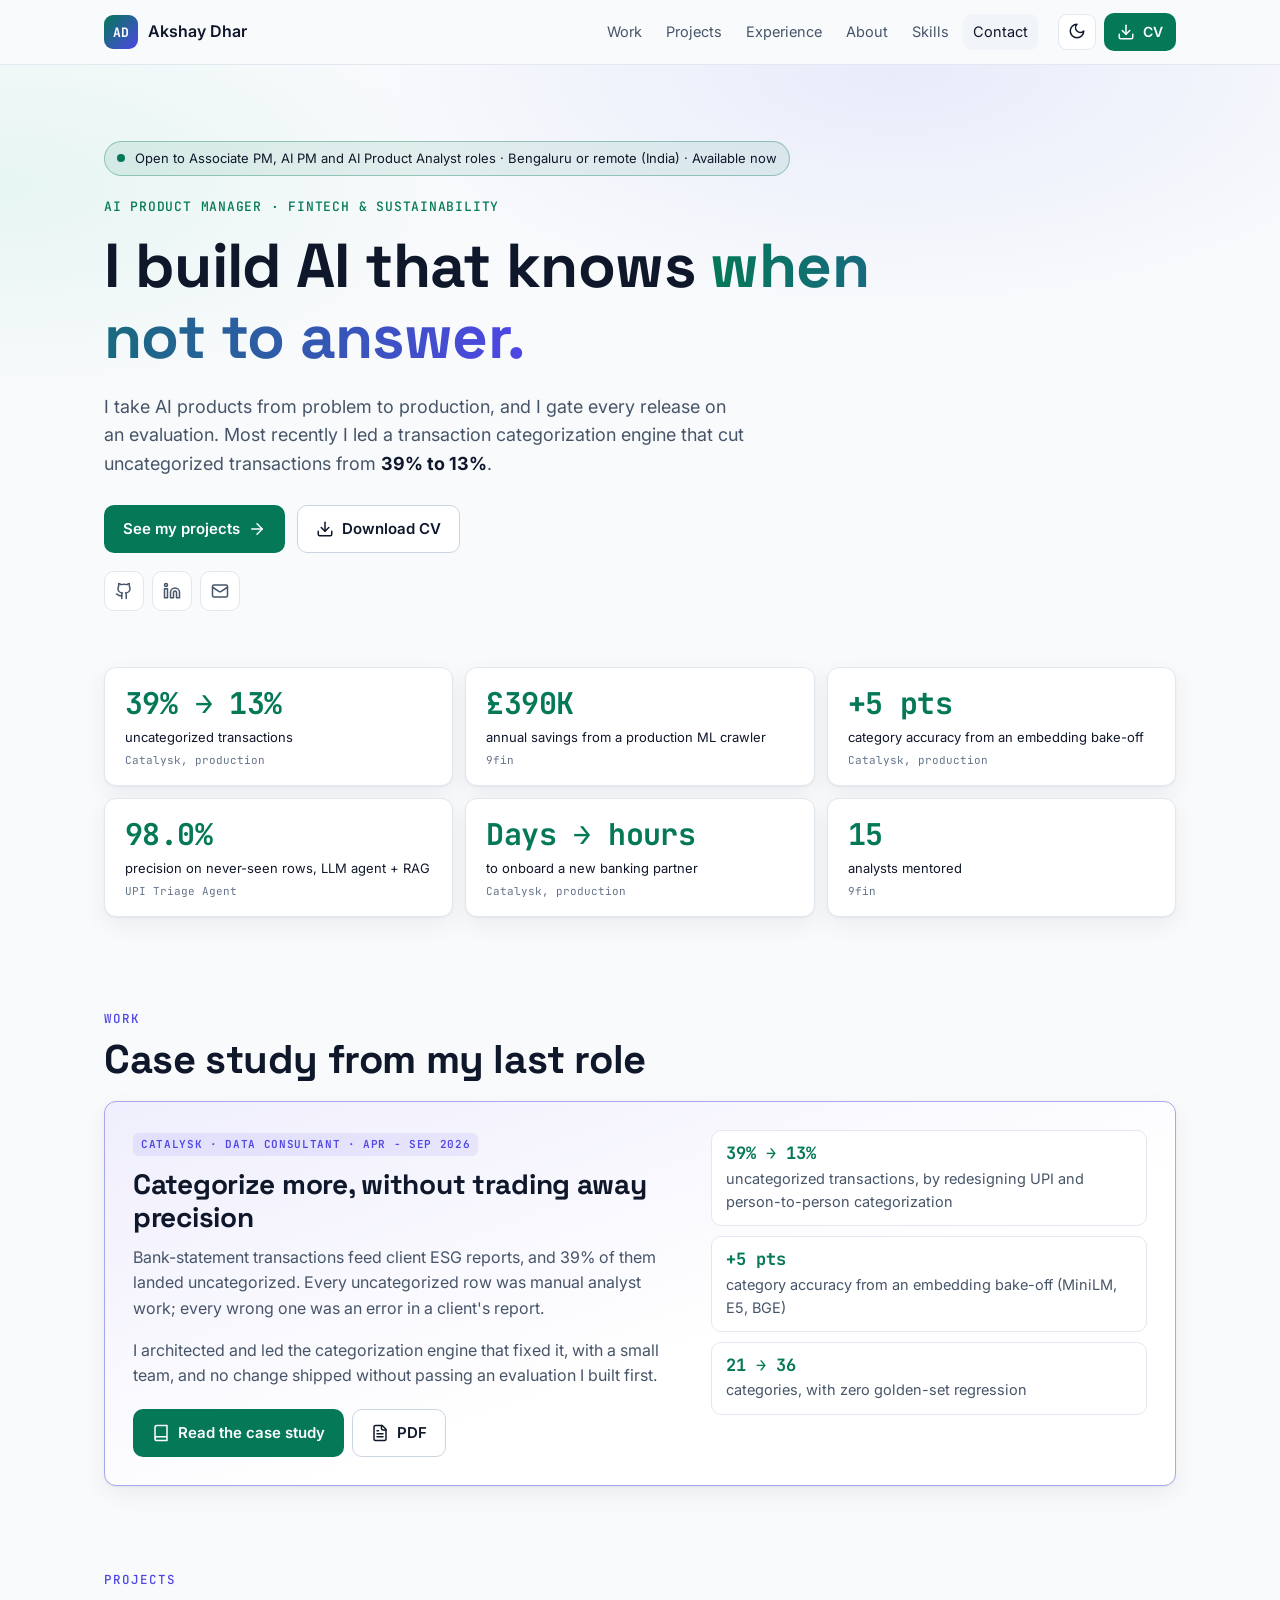
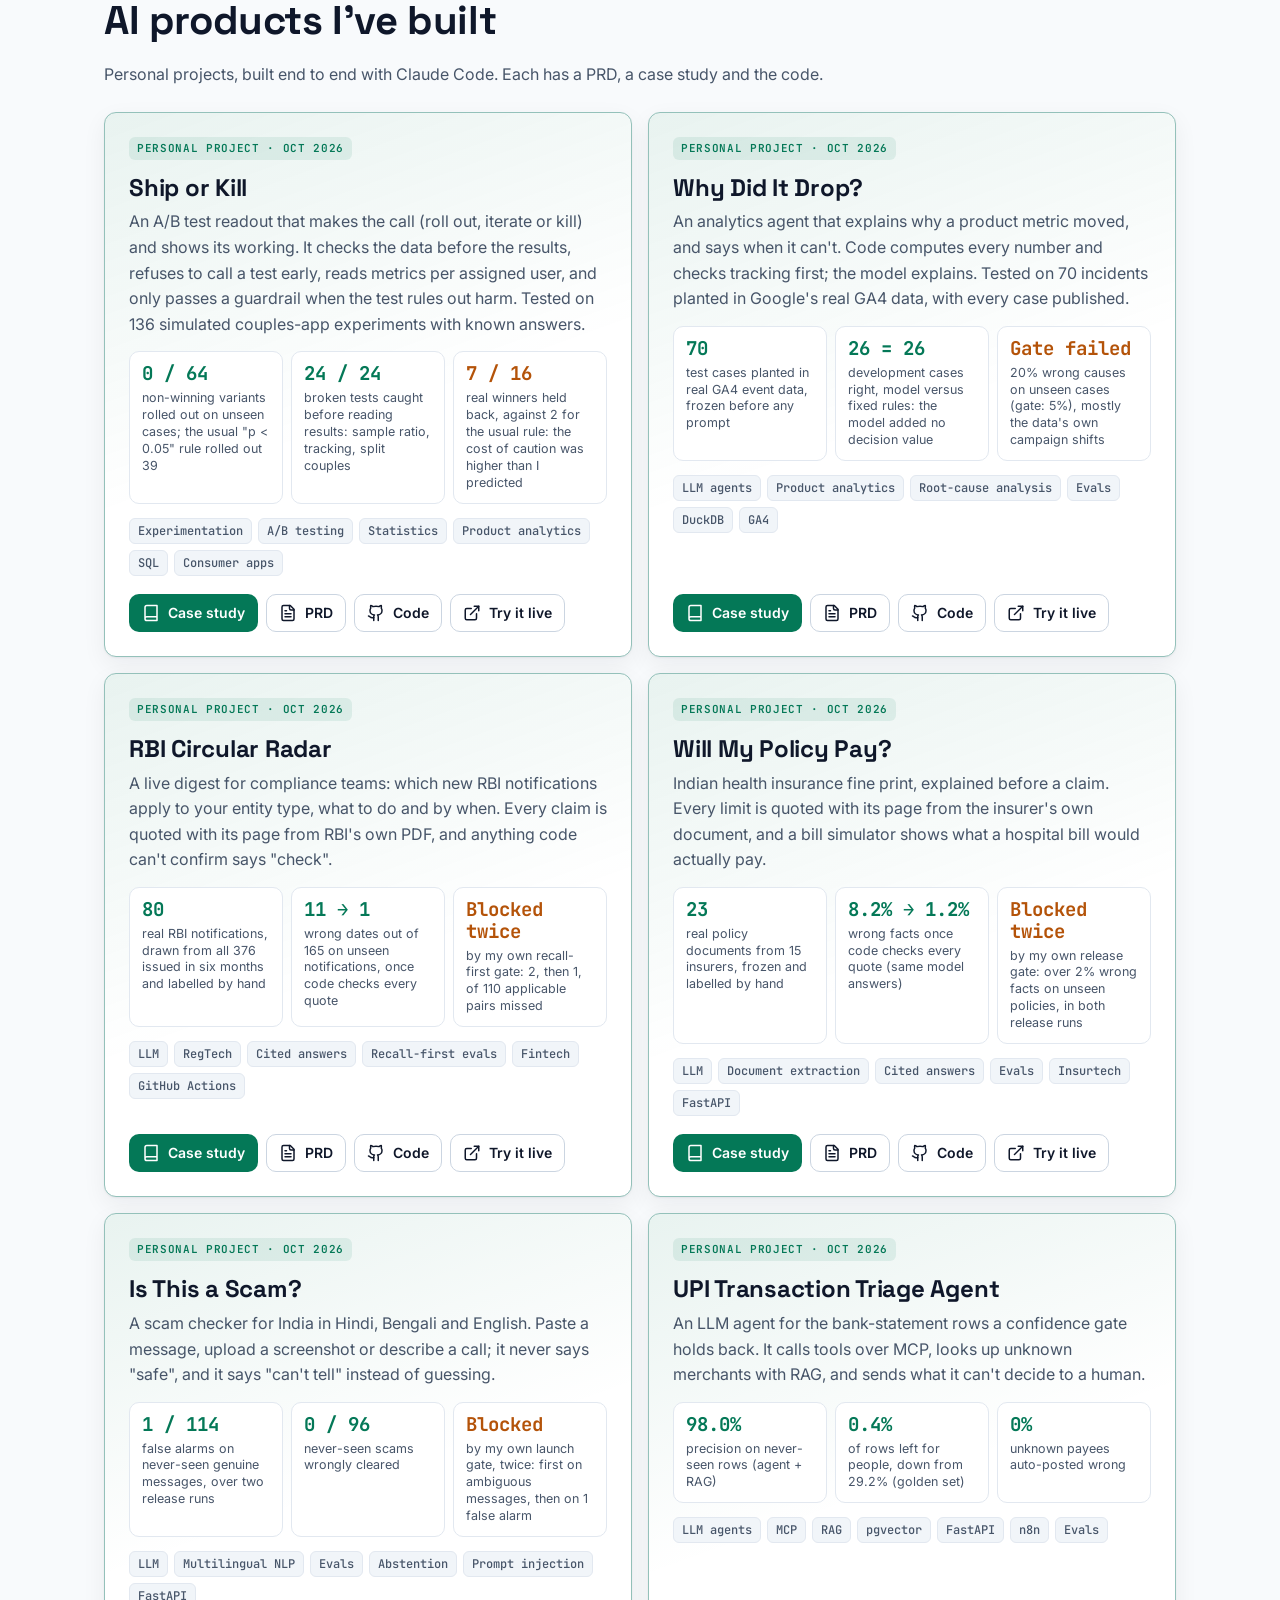
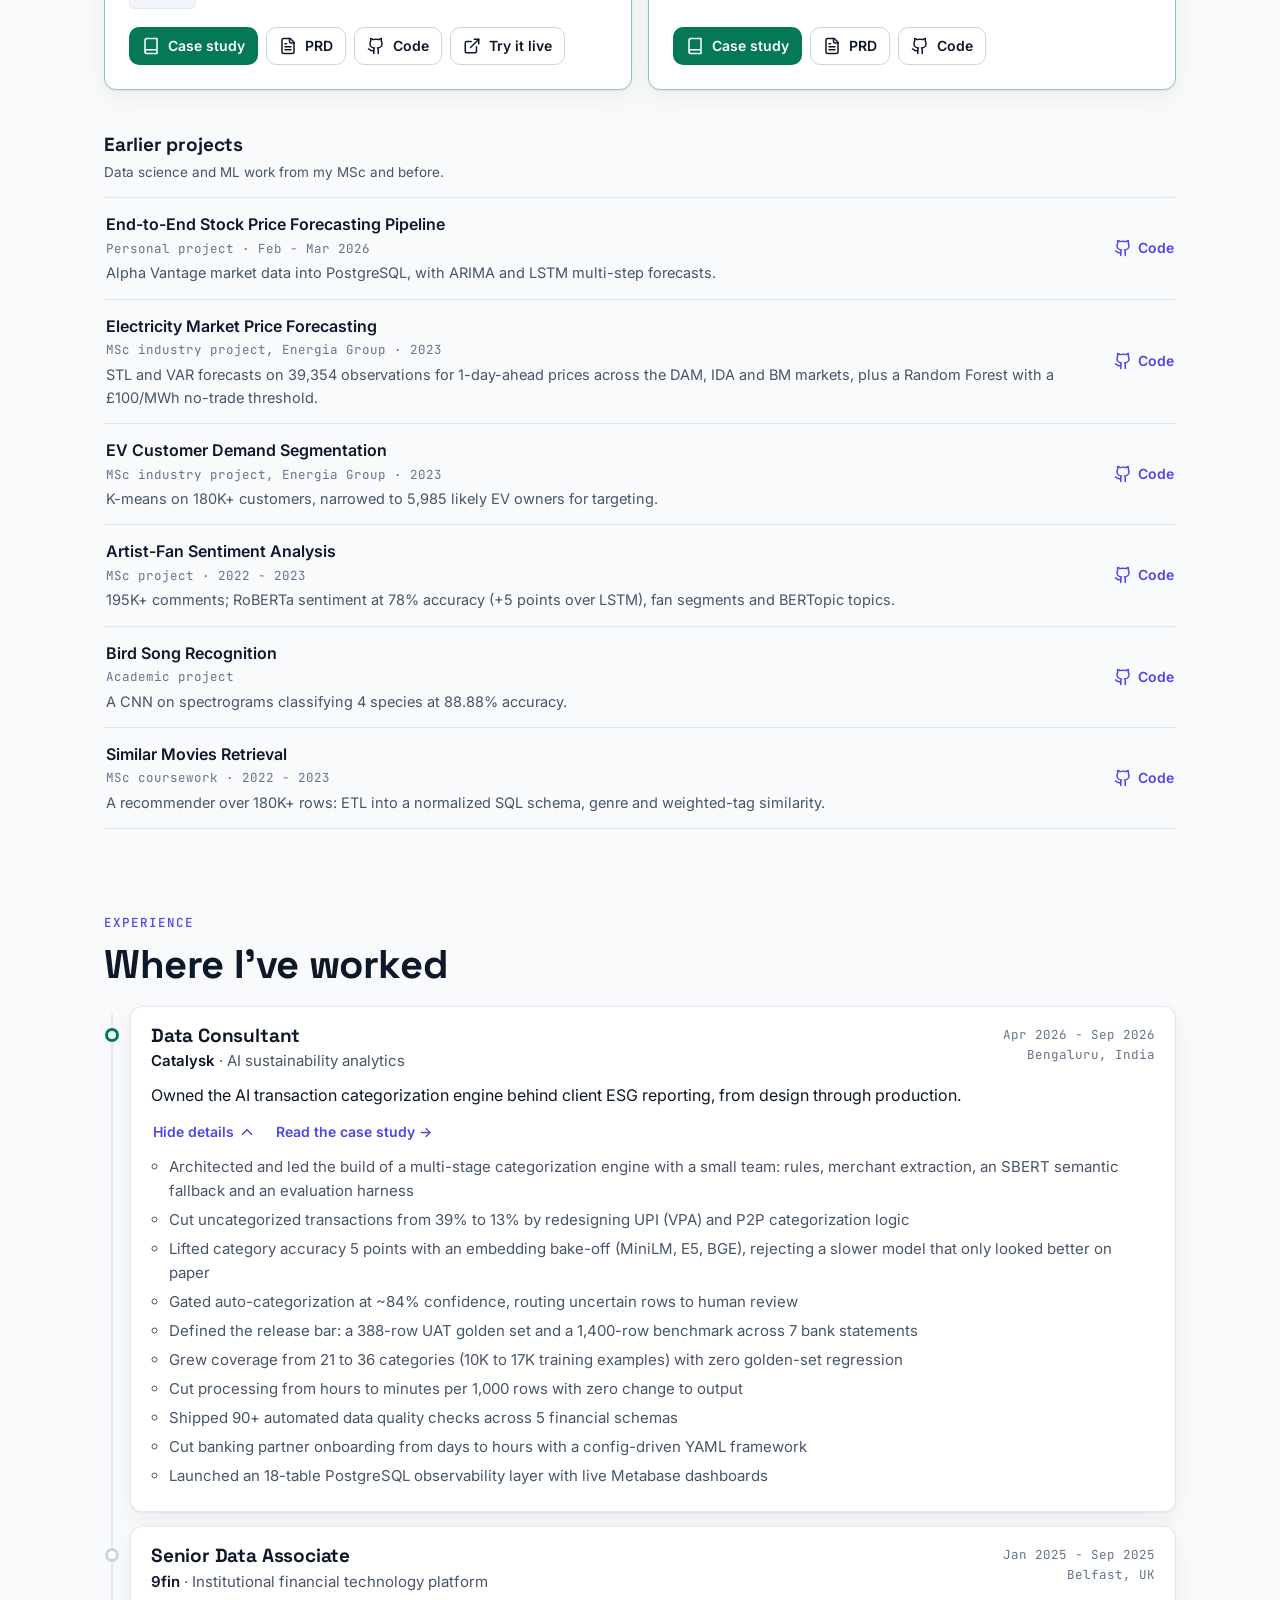
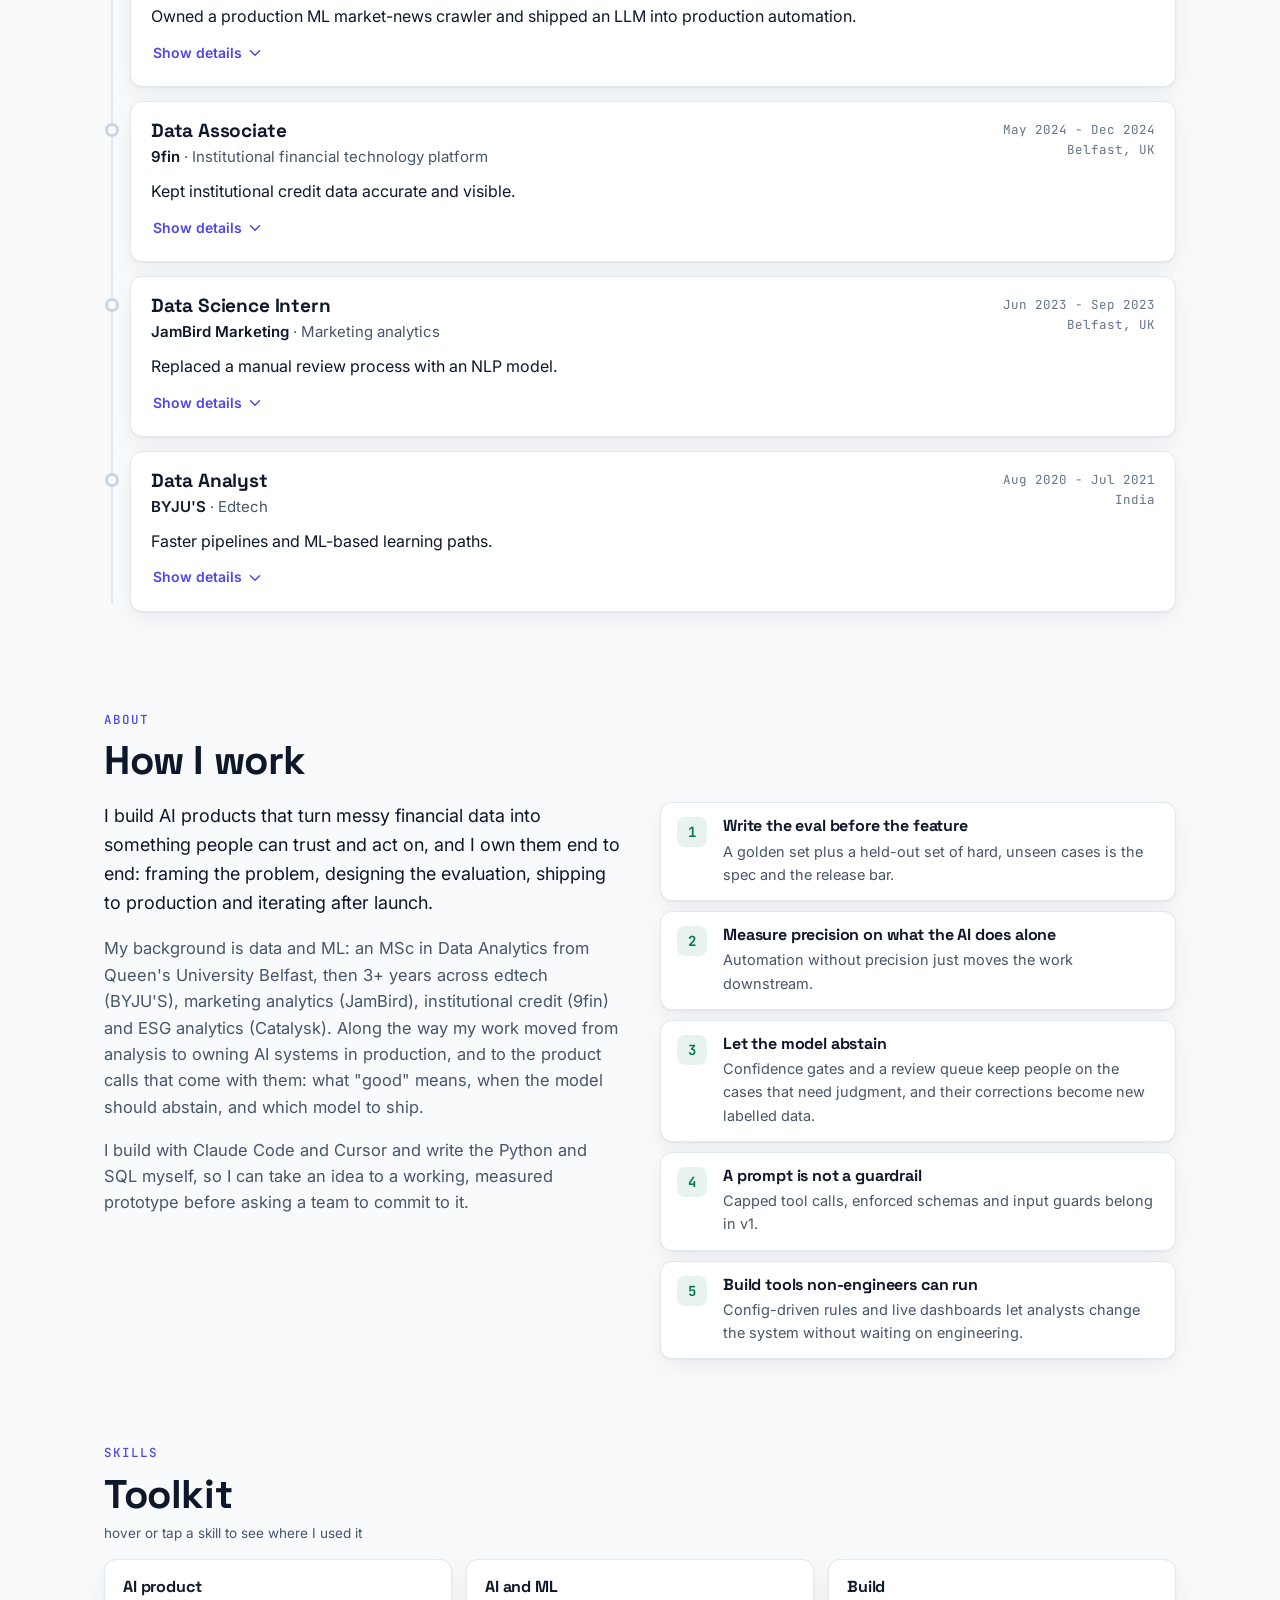
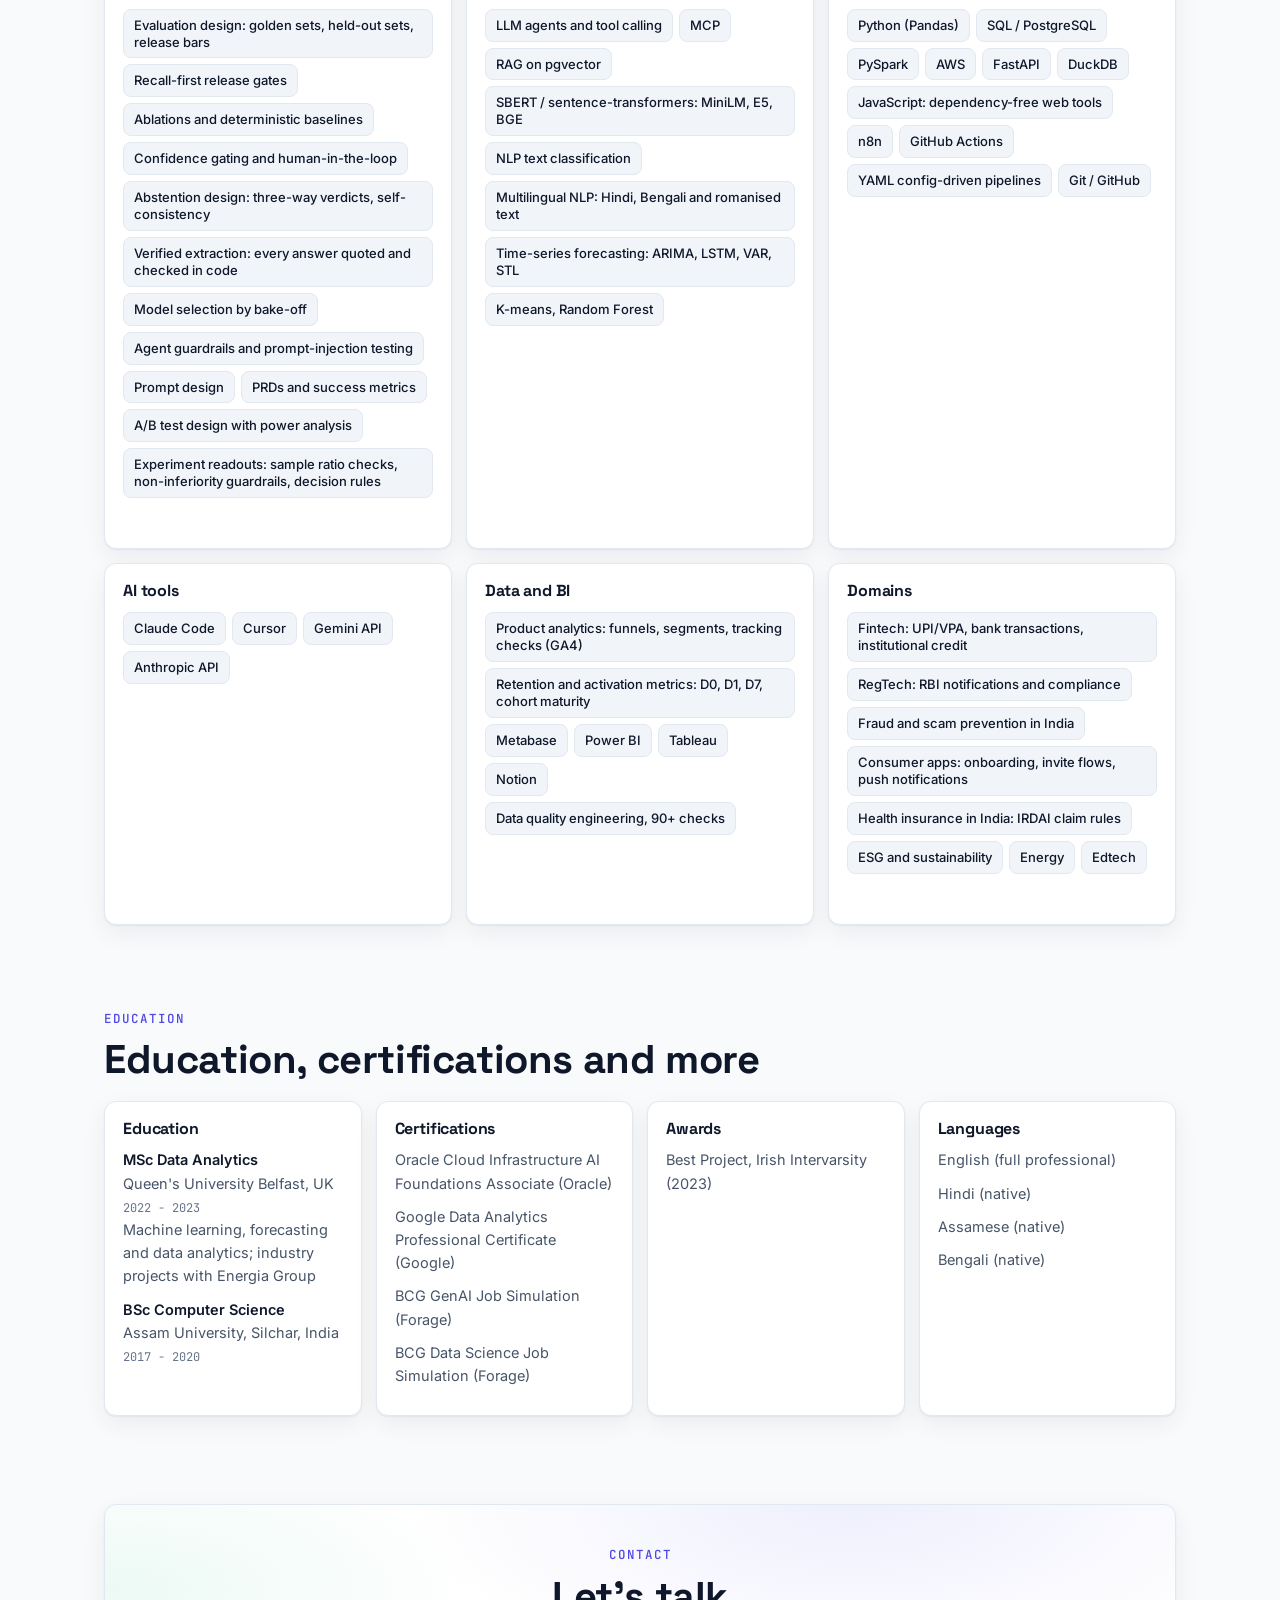
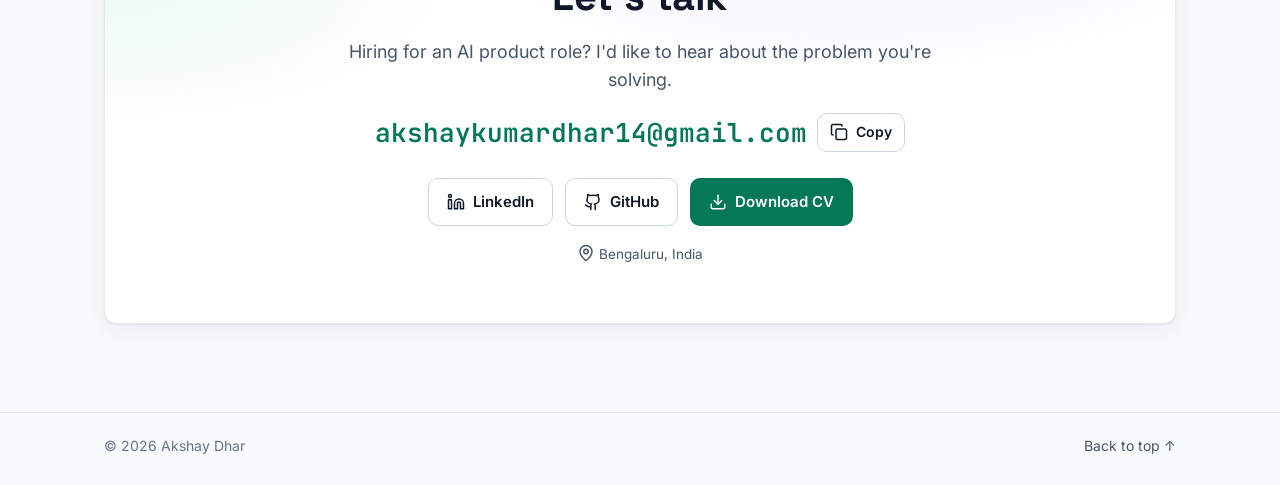
==== commit dba26be7: "Open every link in the same tab; CV and case-study PDFs download Pop-up blockers (Poper Blocker, for" ====
--- a/index.html
+++ b/index.html
@@ -44,7 +44,7 @@
       </nav>
       <div class="nav-actions">
         <button class="icon-btn" id="themeBtn" type="button" aria-label="Toggle light and dark theme"><span data-icon="theme"></span></button>
-        <a class="btn btn-primary btn-sm hide-sm" id="navCv" href="#" target="_blank" rel="noopener"><span data-icon="download"></span>CV</a>
+        <a class="btn btn-primary btn-sm hide-sm" id="navCv" href="#" download><span data-icon="download"></span>CV</a>
         <button class="icon-btn show-sm" id="menuBtn" type="button" aria-label="Open menu" aria-expanded="false" aria-controls="navLinks"><span data-icon="menu"></span></button>
       </div>
     </div>
@@ -61,7 +61,7 @@
           <p class="lead reveal" id="heroSub"></p>
           <div class="cta-row reveal">
             <a class="btn btn-primary" href="#projects">See my projects<span data-icon="arrow"></span></a>
-            <a class="btn btn-ghost" id="heroCv" href="#" target="_blank" rel="noopener"><span data-icon="download"></span>Download CV</a>
+            <a class="btn btn-ghost" id="heroCv" href="#" download><span data-icon="download"></span>Download CV</a>
           </div>
           <div class="social-row reveal" id="heroSocial"></div>
         </div>
